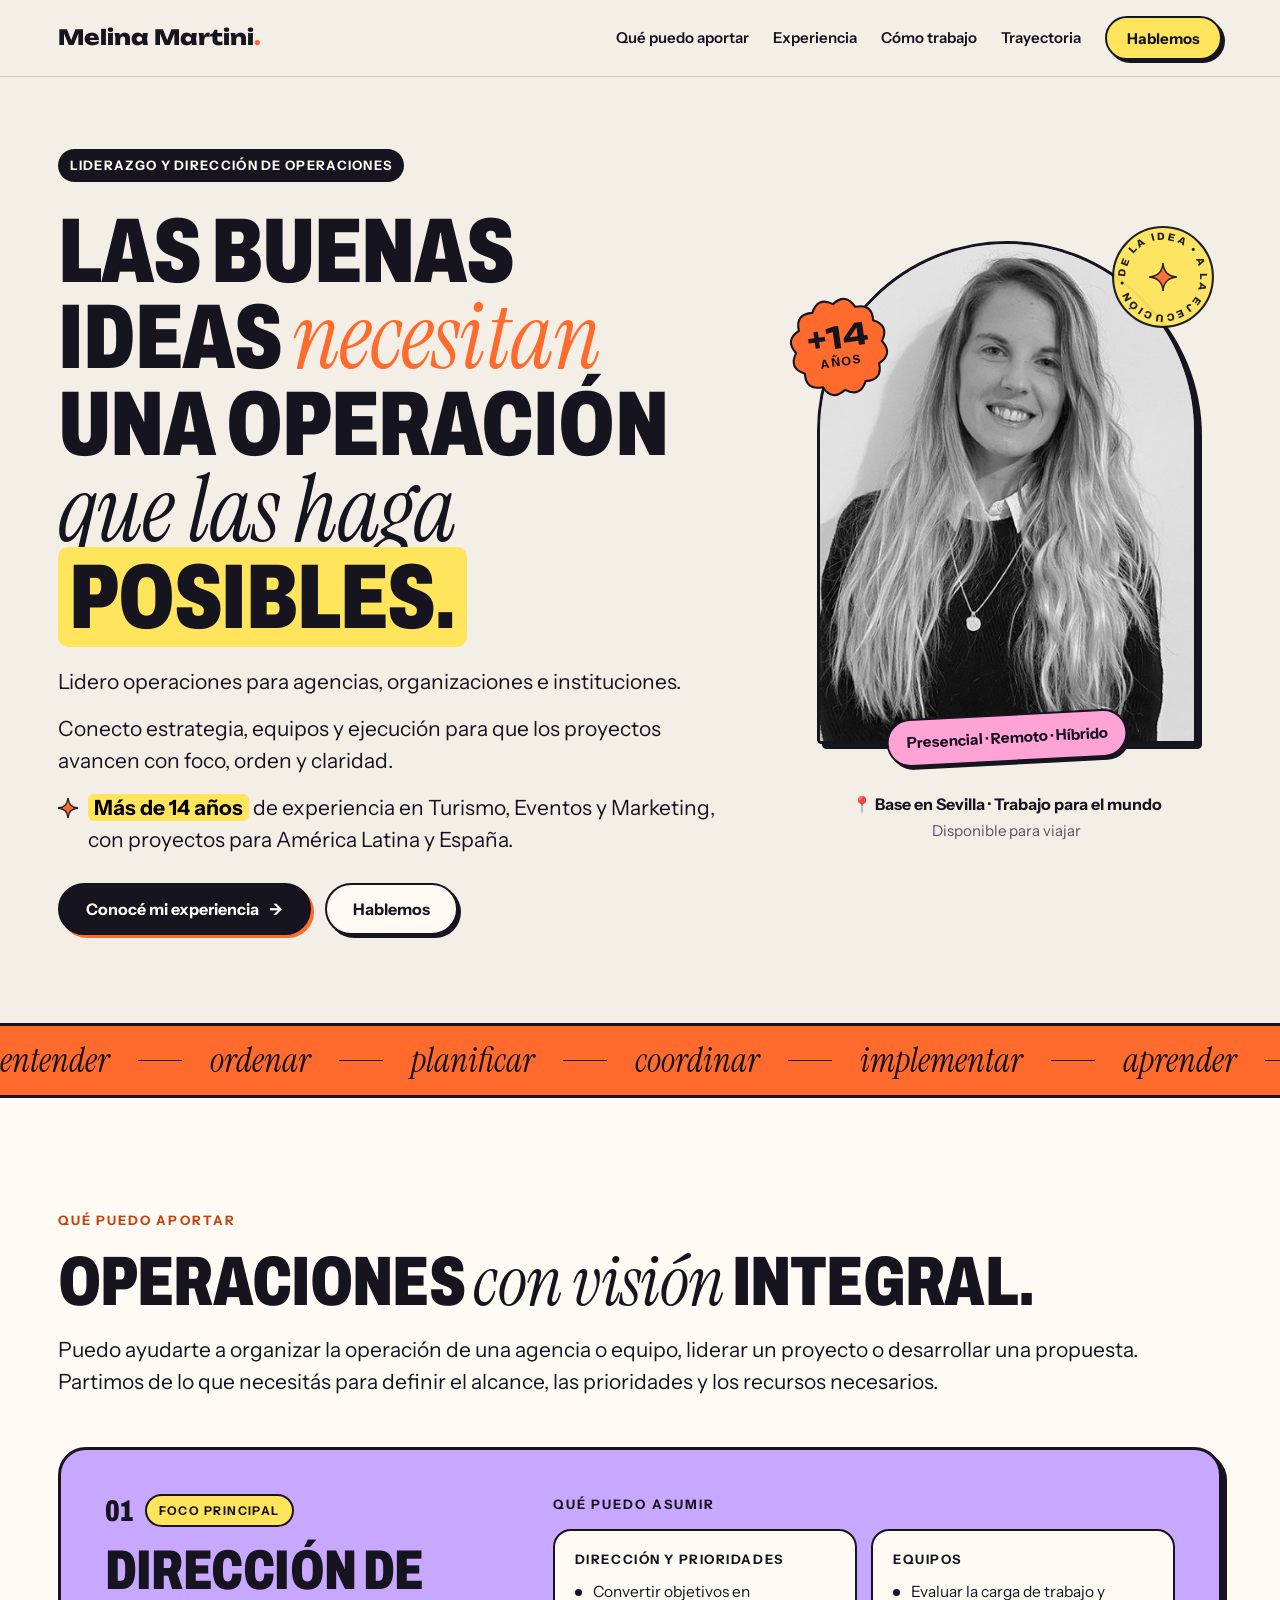
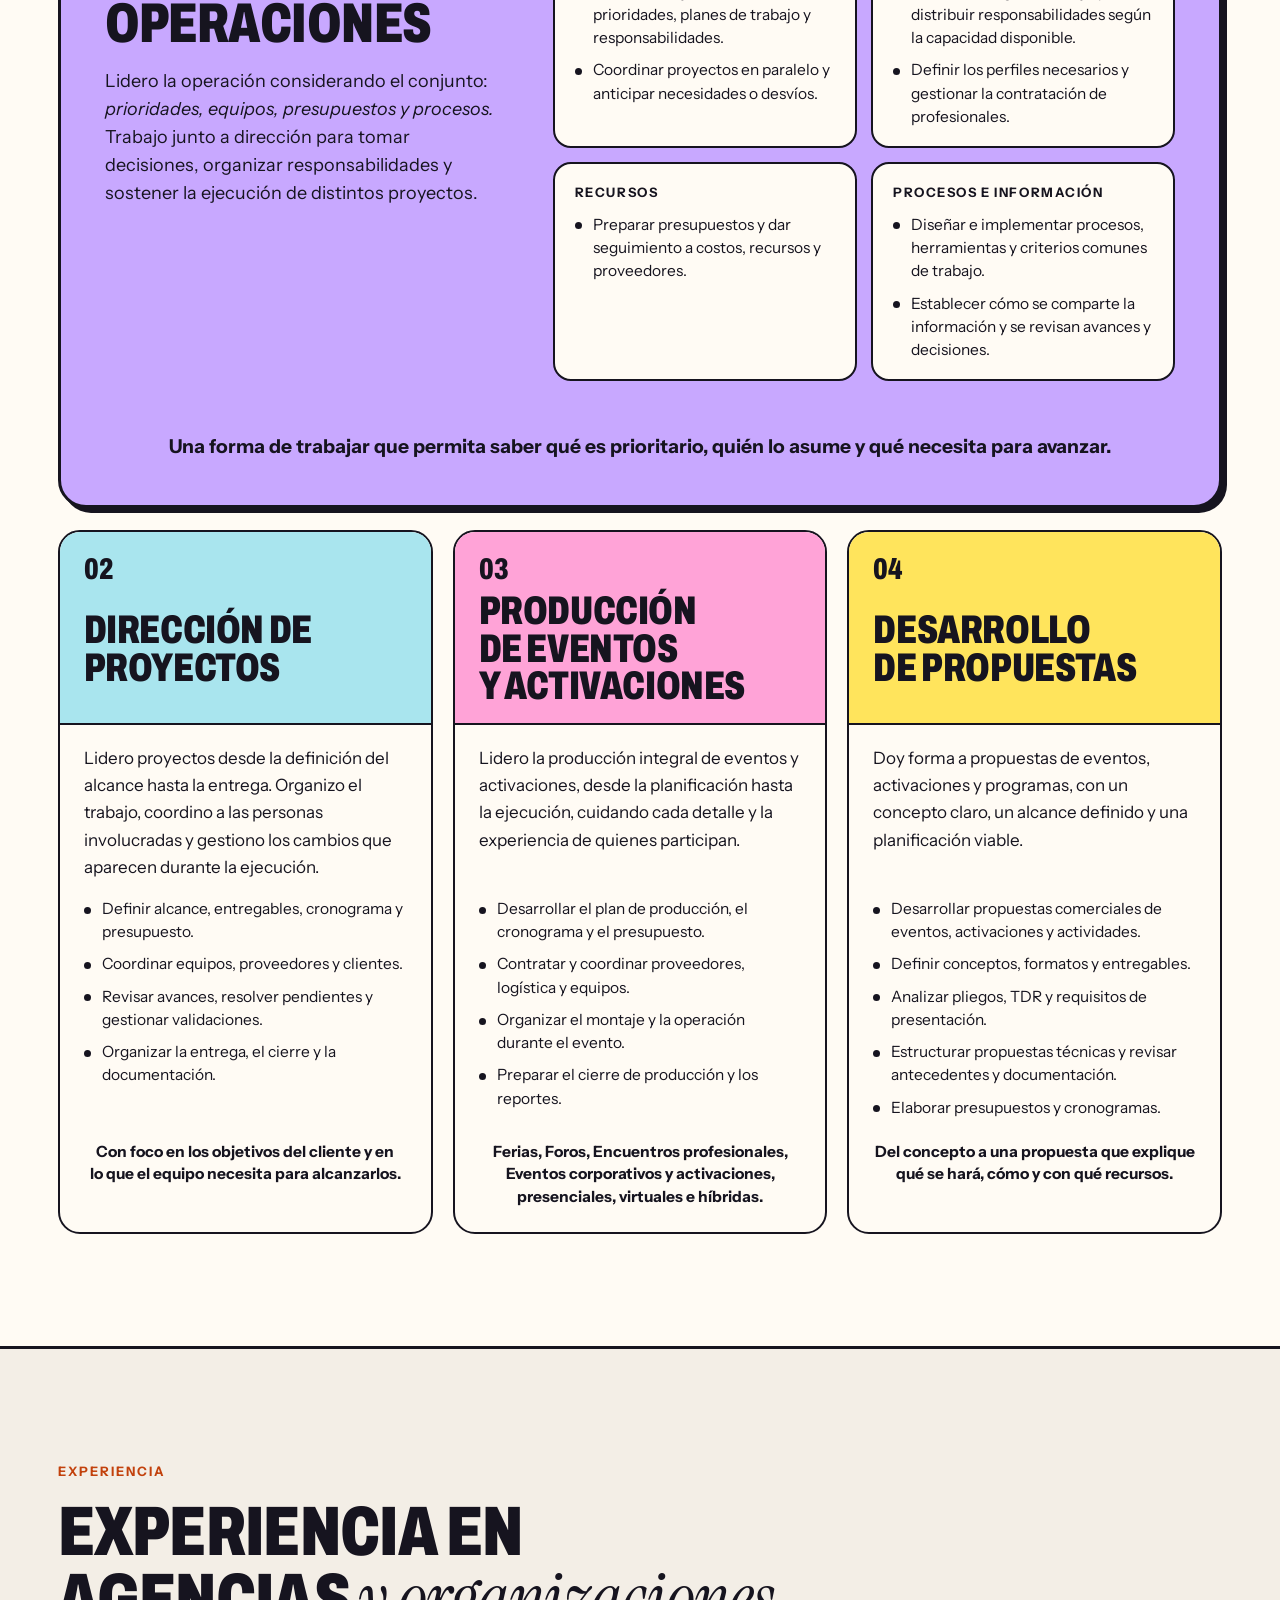
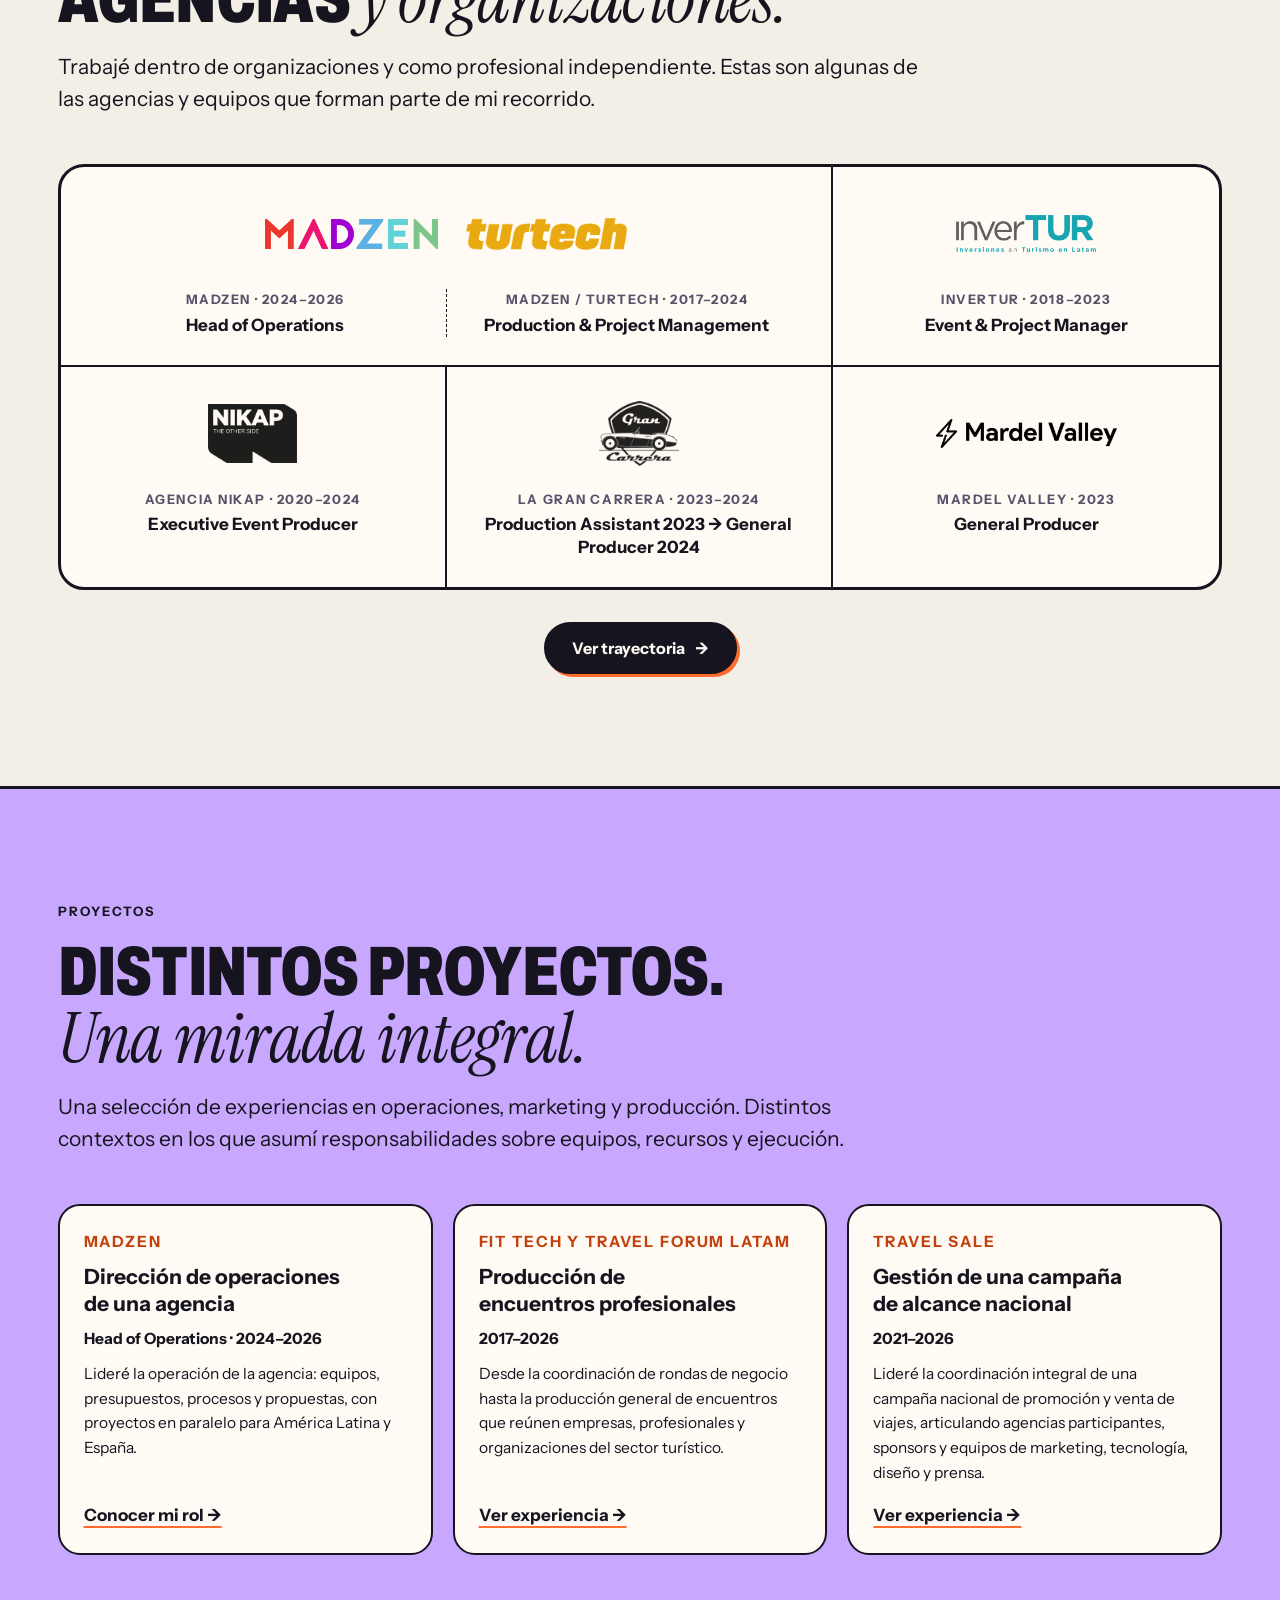
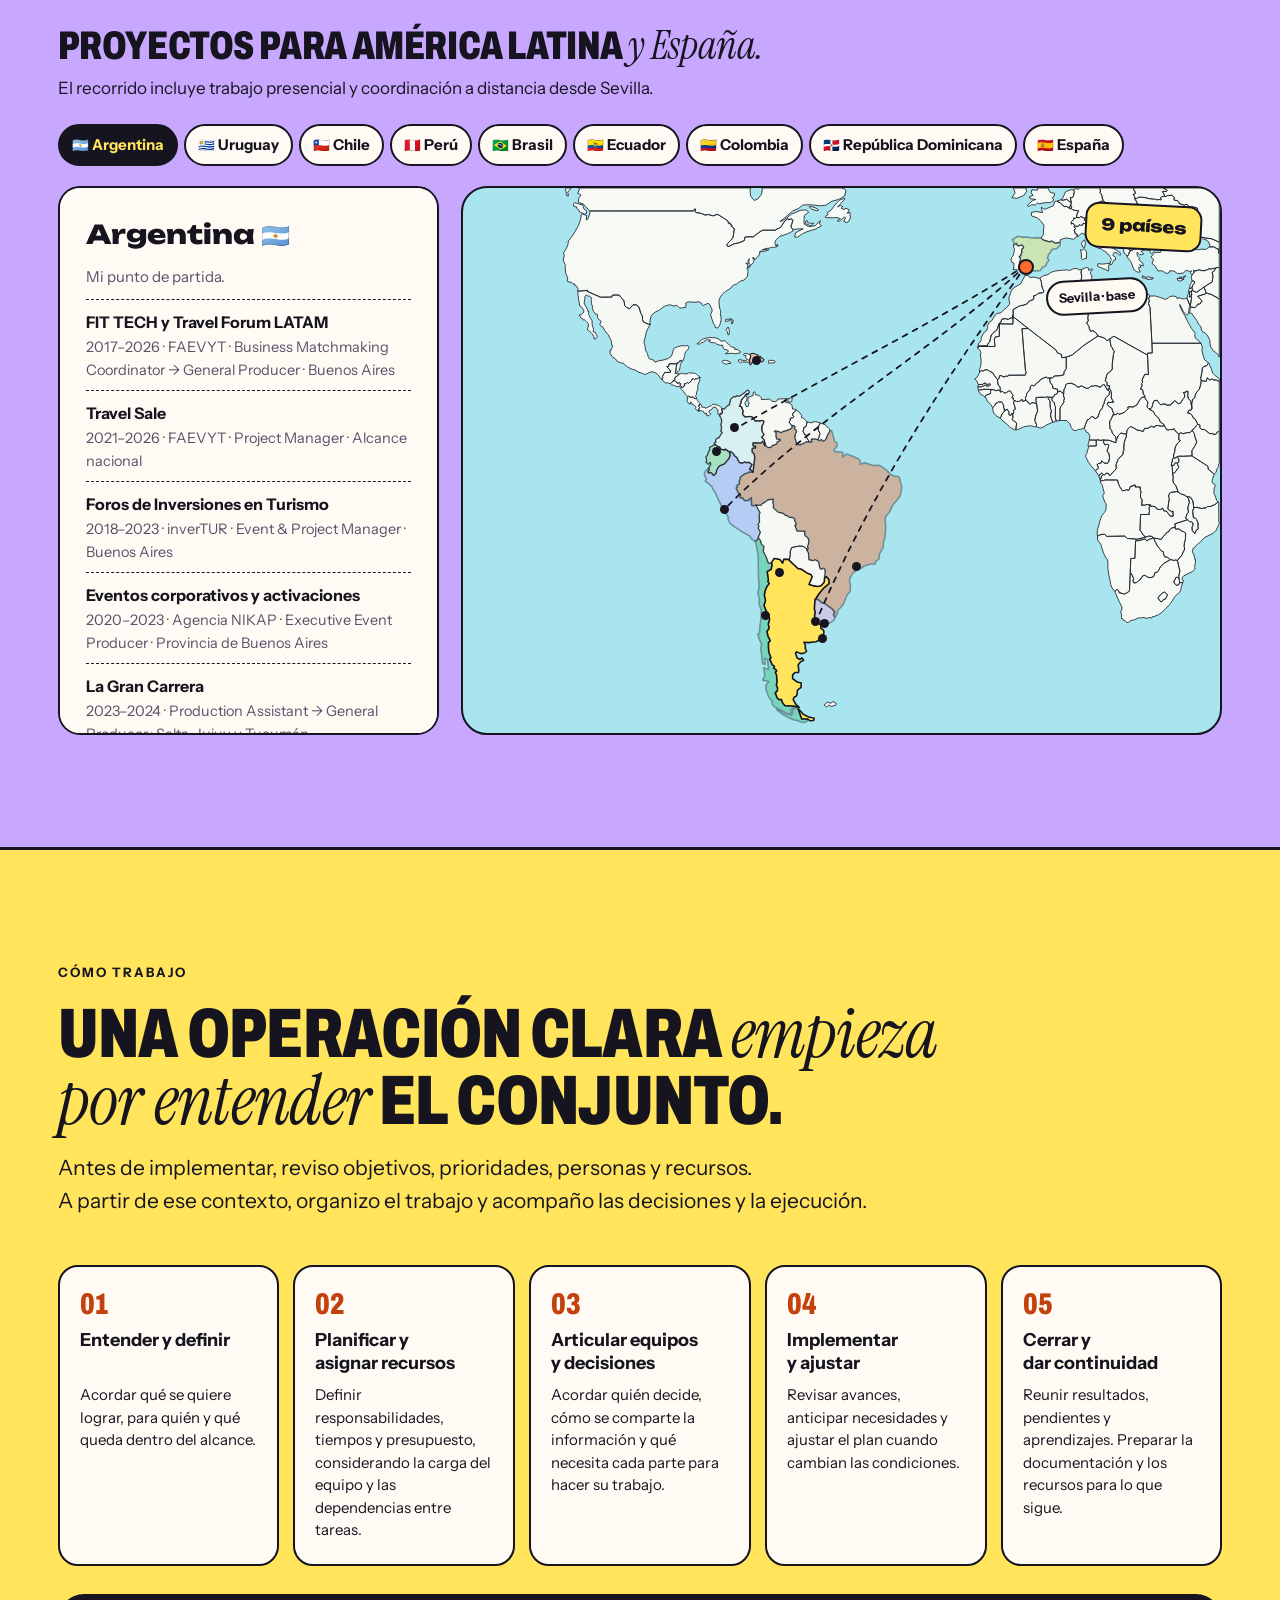
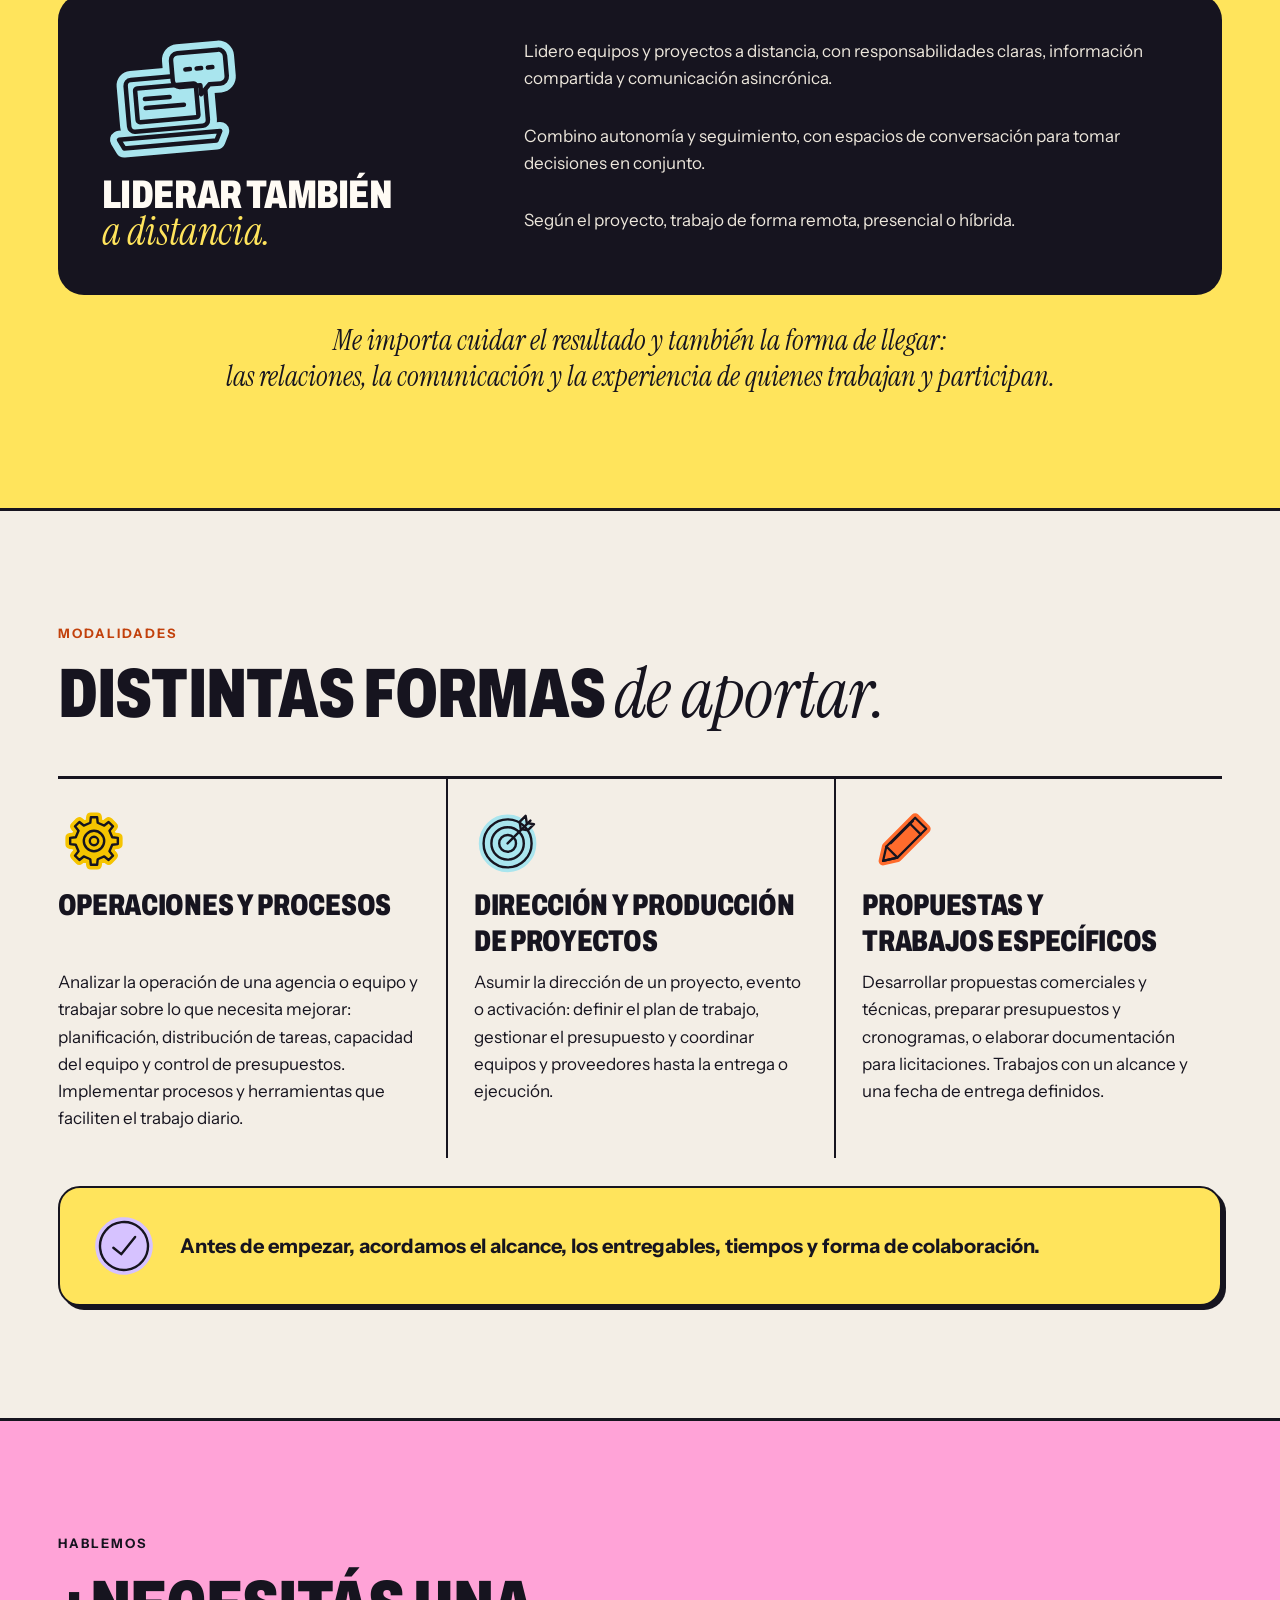
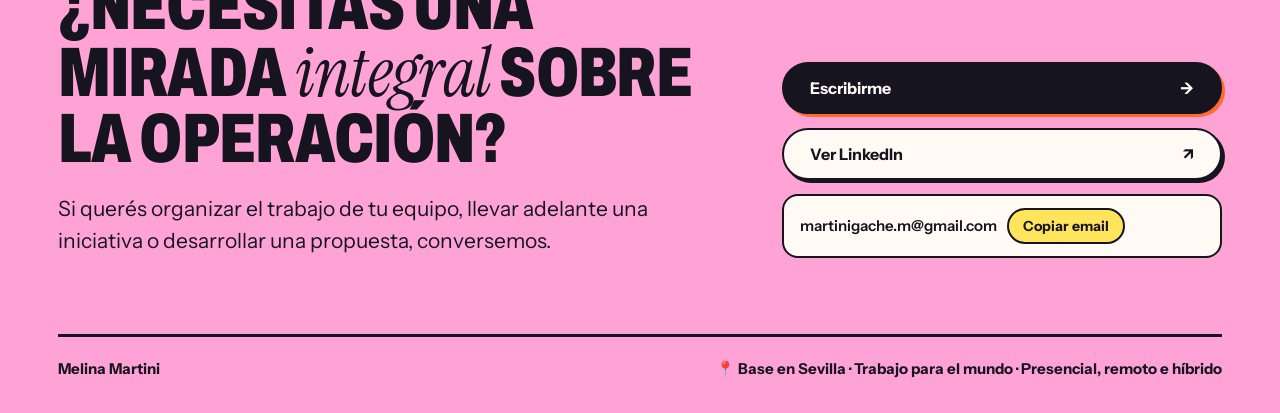
==== index.html @ 61a935c0 "Add files via upload" ====
<!doctype html>
<html lang="es">
<head>
<meta charset="utf-8">
<meta name="viewport" content="width=device-width, initial-scale=1, viewport-fit=cover">
<title>Melina Martini | Dirección de operaciones y proyectos</title>
<meta name="description" content="Liderazgo y dirección de operaciones para agencias, organizaciones e instituciones. Equipos, procesos, presupuestos y proyectos. Base en Sevilla, trabajo internacional.">
<meta property="og:title" content="Melina Martini | Dirección de operaciones y proyectos">
<meta property="og:description" content="Liderazgo y dirección de operaciones para agencias, organizaciones e instituciones. Equipos, procesos, presupuestos y proyectos. Base en Sevilla, trabajo internacional.">
<link rel="preconnect" href="https://fonts.googleapis.com"><link rel="preconnect" href="https://fonts.gstatic.com" crossorigin><link rel="stylesheet" href="https://fonts.googleapis.com/css2?family=Archivo:wdth,wght@62..125,400..900&amp;family=Instrument+Sans:ital,wght@0,400;0,500;0,600;0,700;1,400;1,500&amp;family=Instrument+Serif:ital@1&amp;family=Unbounded:wght@800&amp;display=swap"><link rel="stylesheet" href="https://fonts.googleapis.com/css2?family=Noto+Color+Emoji&amp;display=swap&amp;text=%F0%9F%87%A6%F0%9F%87%B7%F0%9F%87%BA%F0%9F%87%BE%F0%9F%87%A8%F0%9F%87%B1%F0%9F%87%B5%F0%9F%87%AA%F0%9F%87%A7%F0%9F%87%B7%F0%9F%87%AA%F0%9F%87%A8%F0%9F%87%A8%F0%9F%87%B4%F0%9F%87%A9%F0%9F%87%B4%F0%9F%87%AA%F0%9F%87%B8"><link rel="stylesheet" href="style.css">
</head>
<body>
<a class="skip" href="#contenido">Saltar al contenido</a>
<header class="site-header">
<div class="wrap">
<a class="logo" href="#inicio">Melina Martini<span>.</span></a>
<button class="menu-btn" type="button" aria-expanded="false" aria-controls="nav">Menú</button>
<nav id="nav" class="nav" aria-label="Principal" data-open="false">
<a href="#aportar">Qué puedo aportar</a>
<a href="#experiencia">Experiencia</a>
<a href="#como-trabajo">Cómo trabajo</a>
<a href="trayectoria.html">Trayectoria</a>
<a class="btn" href="#contacto">Hablemos</a>
</nav>
</div>
</header>
<main id="contenido">
<section class="hero" id="inicio">
<div class="wrap">
<div class="hero-copy">
<p class="hero-id"><span class="role">Liderazgo y dirección de operaciones</span></p>
<h1 class="h h1">Las buenas ideas <span class="it accent">necesitan</span> una operación <span class="it">que las haga</span> <mark>posibles.</mark></h1>
<div class="hero-text">
<p class="lead">Lidero operaciones para agencias, organizaciones e instituciones.</p>
<p class="lead">Conecto estrategia, equipos y ejecución para que los proyectos avancen con foco, orden y claridad.</p>
<p class="lead hero-exp"><svg width="20" height="20" viewBox="0 0 24 24" aria-hidden="true" style="flex-shrink:0;transform:translateY(3px)"><path d="M12 0 C13 8 16 11 24 12 C16 13 13 16 12 24 C11 16 8 13 0 12 C8 11 11 8 12 0Z" fill="#FF6B2C" stroke="#16141F" stroke-width="1.5"/></svg><span><mark>Más de 14 años</mark> de experiencia en Turismo, Eventos y Marketing, con proyectos para América Latina y España.</span></p>
</div>
<div class="hero-actions">
<a class="btn btn--dark" href="#experiencia">Conocé mi experiencia <span aria-hidden="true">→</span></a>
<a class="btn" href="#contacto">Hablemos</a>
</div>
</div>
<div class="portrait">
<div class="portrait-frame">
<div class="portrait-arch"><img src="img/melina-martini.jpg" alt="Retrato de Melina Martini" width="588" height="588"></div>
<div class="sticker-years" aria-label="Más de 14 años de experiencia"><svg viewBox="-6 -6 212 212" aria-hidden="true"><path d="M182 100Q200.5 126.9 171 141Q173.5 173.5 141 171Q126.9 200.5 100 182Q73.1 200.5 59 171Q26.5 173.5 29 141Q-.5 126.9 18 100Q-.5 73.1 29 59Q26.5 26.5 59 29Q73.1-.5 100 18Q126.9-.5 141 29Q173.5 26.5 171 59Q200.5 73.1 182 100Z" fill="#FF6B2C" stroke="#16141F" stroke-width="4"/></svg><span><b>+14</b><small>años</small></span></div>
<div class="seal" aria-hidden="true"><svg viewBox="0 0 150 150" aria-hidden="true"><defs><path id="circ" d="M75,75 m-54,0 a54,54 0 1,1 108,0 a54,54 0 1,1 -108,0"/></defs><circle cx="75" cy="75" r="72" fill="#FFE45C" stroke="#16141F" stroke-width="3"/><text font-family="Archivo, sans-serif" font-size="15" font-weight="800" letter-spacing="1.5" fill="#16141F"><textPath href="#circ" textLength="336">DE LA IDEA • A LA EJECUCIÓN •</textPath></text><path d="M75 55C76 68 82 74 95 75C82 76 76 82 75 95C74 82 68 76 55 75C68 74 74 68 75 55Z" fill="#FF6B2C" stroke="#16141F" stroke-width="2"/></svg></div>
<p class="mode-pill">Presencial · Remoto · Híbrido</p>
</div>
<p class="location"><strong>📍 Base en Sevilla · Trabajo para el mundo</strong><span>Disponible para viajar</span></p>
</div>
</div>
</section>
<div class="band" aria-hidden="true"><div class="band-track"><span>entender</span><i></i><span>ordenar</span><i></i><span>planificar</span><i></i><span>coordinar</span><i></i><span>implementar</span><i></i><span>aprender</span><i></i><span>entender</span><i></i><span>ordenar</span><i></i><span>planificar</span><i></i><span>coordinar</span><i></i><span>implementar</span><i></i><span>aprender</span><i></i><span>entender</span><i></i><span>ordenar</span><i></i><span>planificar</span><i></i><span>coordinar</span><i></i><span>implementar</span><i></i><span>aprender</span><i></i><span>entender</span><i></i><span>ordenar</span><i></i><span>planificar</span><i></i><span>coordinar</span><i></i><span>implementar</span><i></i><span>aprender</span><i></i></div></div>
<section class="aportar" id="aportar" lang="es" aria-labelledby="aportar-t">
<div class="wrap">
<div class="section-head">
<p class="eyebrow">Qué puedo aportar</p>
<h2 class="h h2" id="aportar-t">Operaciones <span class="it">con visión</span> integral.</h2>
<p class="lead">Puedo ayudarte a organizar la operación de una agencia o equipo, liderar un proyecto o desarrollar una propuesta.<br class="br-desk"> Partimos de lo que necesitás para definir el alcance, las prioridades y los recursos necesarios.</p>
</div>
<article class="axis-main">
<div class="axis-intro">
<div style="display:flex;align-items:center;gap:12px;flex-wrap:wrap"><span class="axis-num">01</span><span class="axis-tag">Foco principal</span></div>
<h3 class="h" style="font-size:clamp(36px,4.6vw,56px)">Dirección de operaciones</h3>
<p class="lead" style="font-size:18px">Lidero la operación considerando el conjunto: <em>prioridades, equipos, presupuestos y procesos.</em> Trabajo junto a dirección para tomar decisiones, organizar responsabilidades y sostener la ejecución de distintos proyectos.</p>
</div>
<div style="display:grid;gap:14px;min-width:0">
<p class="eyebrow" style="color:var(--ink)">Qué puedo asumir</p>
<div class="axis-groups"><div class="axis-group"><h4>Dirección y prioridades</h4><ul class="bullets"><li>Convertir objetivos en prioridades, planes de trabajo y responsabilidades.</li><li>Coordinar proyectos en paralelo y anticipar necesidades o desvíos.</li></ul></div><div class="axis-group"><h4>Equipos</h4><ul class="bullets"><li>Evaluar la carga de trabajo y distribuir responsabilidades según la capacidad disponible.</li><li>Definir los perfiles necesarios y gestionar la contratación de profesionales.</li></ul></div><div class="axis-group"><h4>Recursos</h4><ul class="bullets"><li>Preparar presupuestos y dar seguimiento a costos, recursos y proveedores.</li></ul></div><div class="axis-group"><h4>Procesos e información</h4><ul class="bullets"><li>Diseñar e implementar procesos, herramientas y criterios comunes de trabajo.</li><li>Establecer cómo se comparte la información y se revisan avances y decisiones.</li></ul></div></div>
</div>
<p class="axis-close">Una forma de trabajar que permita saber qué es prioritario, quién lo asume y qué necesita para avanzar.</p>
</article>
<div class="axes"><article class="axis axis--sky">
<div class="axis-top"><span class="axis-num">02</span><h3 class="h h3">Dirección de proyectos</h3></div>
<p class="axis-desc">Lidero proyectos desde la definición del alcance hasta la entrega. Organizo el trabajo, coordino a las personas involucradas y gestiono los cambios que aparecen durante la ejecución.</p>
<div class="axis-list"><ul class="bullets"><li>Definir alcance, entregables, cronograma y presupuesto.</li><li>Coordinar equipos, proveedores y clientes.</li><li>Revisar avances, resolver pendientes y gestionar validaciones.</li><li>Organizar la entrega, el cierre y la documentación.</li></ul></div>
<p class="close">Con foco en los objetivos del cliente y en lo que el equipo necesita para alcanzarlos.</p>
</article><article class="axis axis--pink">
<div class="axis-top"><span class="axis-num">03</span><h3 class="h h3">Producción de eventos y activaciones</h3></div>
<p class="axis-desc">Lidero la producción integral de eventos y activaciones, desde la planificación hasta la ejecución, cuidando cada detalle y la experiencia de quienes participan.</p>
<div class="axis-list"><ul class="bullets"><li>Desarrollar el plan de producción, el cronograma y el presupuesto.</li><li>Contratar y coordinar proveedores, logística y equipos.</li><li>Organizar el montaje y la operación durante el evento.</li><li>Preparar el cierre de producción y los reportes.</li></ul></div>
<p class="close">Ferias, Foros, Encuentros profesionales, Eventos corporativos y activaciones, presenciales, virtuales e híbridas.</p>
</article><article class="axis axis--yellow">
<div class="axis-top"><span class="axis-num">04</span><h3 class="h h3">Desarrollo de propuestas</h3></div>
<p class="axis-desc">Doy forma a propuestas de eventos, activaciones y programas, con un concepto claro, un alcance definido y una planificación viable.</p>
<div class="axis-list"><ul class="bullets"><li>Desarrollar propuestas comerciales de eventos, activaciones y actividades.</li><li>Definir conceptos, formatos y entregables.</li><li>Analizar pliegos, TDR y requisitos de presentación.</li><li>Estructurar propuestas técnicas y revisar antecedentes y documentación.</li><li>Elaborar presupuestos y cronogramas.</li></ul></div>
<p class="close">Del concepto a una propuesta que explique qué se hará, cómo y con qué recursos.</p>
</article></div>
</div>
</section>
<section id="experiencia" aria-labelledby="exp-t">
<div class="wrap">
<div class="section-head">
<p class="eyebrow">Experiencia</p>
<h2 class="h h2" id="exp-t">Experiencia en agencias <span class="it">y organizaciones.</span></h2>
<p class="lead">Trabajé dentro de organizaciones y como profesional independiente. Estas son algunas de las agencias y equipos que forman parte de mi recorrido.</p>
</div>
<div class="org-wall"><div class="org org--wide"><div class="org-logos"><img src="img/logos/madzen-color.png" alt="MADZEN" width="173" height="30"><img src="img/logos/turtech-color.png" alt="TurTech" width="161" height="32"></div><div class="org-duo">
<div class="org-meta"><span class="org-name">MADZEN · 2024–2026</span><span class="org-role">Head of Operations</span></div>
<div class="org-meta"><span class="org-name">MADZEN / TurTech · 2017–2024</span><span class="org-role">Production &amp; Project Management</span></div>
</div></div><div class="org"><div class="org-logos"><img src="img/logos/invertur-color.png" alt="inverTUR" width="140" height="37"></div><div class="org-meta"><span class="org-name">inverTUR · 2018–2023</span><span class="org-role">Event &amp; Project Manager</span></div></div><div class="org"><div class="org-logos"><img src="img/logos/nikap-color.png" alt="Agencia NIKAP" width="89" height="59"></div><div class="org-meta"><span class="org-name">Agencia NIKAP · 2020–2024</span><span class="org-role">Executive Event Producer</span></div></div><div class="org"><div class="org-logos"><img src="img/logos/grancarrera-color.png" alt="La Gran Carrera" width="80" height="65"></div><div class="org-meta"><span class="org-name">La Gran Carrera · 2023–2024</span><span class="org-role">Production Assistant 2023 → General Producer 2024</span></div></div><div class="org"><div class="org-logos"><img src="img/logos/mardel-color.png" alt="Mardel Valley" width="181" height="29"></div><div class="org-meta"><span class="org-name">Mardel Valley · 2023</span><span class="org-role">General Producer</span></div></div></div>
<div class="org-actions"><a class="btn btn--dark" href="trayectoria.html">Ver trayectoria <span aria-hidden="true">→</span></a></div>
</div>
</section>
<section class="proyectos" id="proyectos" aria-labelledby="proy-t">
<div class="wrap">
<div class="section-head">
<p class="eyebrow" style="color:var(--ink)">Proyectos</p>
<h2 class="h h2" id="proy-t">Distintos proyectos. <span class="it">Una mirada integral.</span></h2>
<p class="lead">Una selección de experiencias en operaciones, marketing y producción. Distintos contextos en los que asumí responsabilidades sobre equipos, recursos y ejecución.</p>
</div>
<div class="highlights"><article class="hl"><p class="hl-org">MADZEN</p><h3>Dirección de operaciones de una agencia</h3><p class="hl-meta">Head of Operations · 2024–2026</p><p>Lideré la operación de la agencia: equipos, presupuestos, procesos y propuestas, con proyectos en paralelo para América Latina y España.</p><a class="link-arrow" href="trayectoria.html#madzen">Conocer mi rol →</a></article><article class="hl"><p class="hl-org">FIT TECH y Travel Forum LATAM</p><h3>Producción de encuentros profesionales</h3><p class="hl-meta">2017–2026</p><p>Desde la coordinación de rondas de negocio hasta la producción general de encuentros que reúnen empresas, profesionales y organizaciones del sector turístico.</p><a class="link-arrow" href="trayectoria.html#madzen-turtech">Ver experiencia →</a></article><article class="hl"><p class="hl-org">Travel Sale</p><h3>Gestión de una campaña de alcance nacional</h3><p class="hl-meta">2021–2026</p><p>Lideré la coordinación integral de una campaña nacional de promoción y venta de viajes, articulando agencias participantes, sponsors y equipos de marketing, tecnología, diseño y prensa.</p><a class="link-arrow" href="trayectoria.html#madzen-turtech">Ver experiencia →</a></article></div>
<div class="map-head">
<h3 class="h h3">Proyectos para América Latina <span class="it">y España.</span></h3>
<p>El recorrido incluye trabajo presencial y coordinación a distancia desde Sevilla.</p>
</div>
<div class="chips" role="group" aria-label="Elegí un país"><button class="chip" type="button" data-country="AR" aria-pressed="true" aria-controls="ficha-AR"><span class="flag" aria-hidden="true">🇦🇷</span> Argentina</button><button class="chip" type="button" data-country="UY" aria-pressed="false" aria-controls="ficha-UY"><span class="flag" aria-hidden="true">🇺🇾</span> Uruguay</button><button class="chip" type="button" data-country="CL" aria-pressed="false" aria-controls="ficha-CL"><span class="flag" aria-hidden="true">🇨🇱</span> Chile</button><button class="chip" type="button" data-country="PE" aria-pressed="false" aria-controls="ficha-PE"><span class="flag" aria-hidden="true">🇵🇪</span> Perú</button><button class="chip" type="button" data-country="BR" aria-pressed="false" aria-controls="ficha-BR"><span class="flag" aria-hidden="true">🇧🇷</span> Brasil</button><button class="chip" type="button" data-country="EC" aria-pressed="false" aria-controls="ficha-EC"><span class="flag" aria-hidden="true">🇪🇨</span> Ecuador</button><button class="chip" type="button" data-country="CO" aria-pressed="false" aria-controls="ficha-CO"><span class="flag" aria-hidden="true">🇨🇴</span> Colombia</button><button class="chip" type="button" data-country="DO" aria-pressed="false" aria-controls="ficha-DO"><span class="flag" aria-hidden="true">🇩🇴</span> República Dominicana</button><button class="chip" type="button" data-country="ES" aria-pressed="false" aria-controls="ficha-ES"><span class="flag" aria-hidden="true">🇪🇸</span> España</button></div>
<div class="map-grid">
<div class="ficha-col"><div class="ficha" id="ficha-AR" role="region" aria-label="Proyectos en Argentina"><h3>Argentina <span class="flag" aria-hidden="true">🇦🇷</span></h3><p class="note">Mi punto de partida.</p><div class="proj"><b>FIT TECH y Travel Forum LATAM</b><span>2017–2026 · FAEVYT · Business Matchmaking Coordinator → General Producer · Buenos Aires</span></div><div class="proj"><b>Travel Sale</b><span>2021–2026 · FAEVYT · Project Manager · Alcance nacional</span></div><div class="proj"><b>Foros de Inversiones en Turismo</b><span>2018–2023 · inverTUR · Event &amp; Project Manager · Buenos Aires</span></div><div class="proj"><b>Eventos corporativos y activaciones</b><span>2020–2023 · Agencia NIKAP · Executive Event Producer · Provincia de Buenos Aires</span></div><div class="proj"><b>La Gran Carrera</b><span>2023–2024 · Production Assistant → General Producer · Salta, Jujuy y Tucumán</span></div><div class="proj"><b>Mardel Valley Vol. 7</b><span>2023 · Mardel Valley · General Producer · Mar del Plata</span></div></div><div class="ficha" id="ficha-UY" role="region" aria-label="Proyectos en Uruguay" hidden><h3>Uruguay <span class="flag" aria-hidden="true">🇺🇾</span></h3><div class="proj"><b>Turismo 360 · Feria de Destinos Turísticos Inteligentes</b><span>2024–2026 · Intendencia de Montevideo · Project Manager &amp; Event Producer · Tres ediciones · Montevideo</span></div></div><div class="ficha" id="ficha-CL" role="region" aria-label="Proyectos en Chile" hidden><h3>Chile <span class="flag" aria-hidden="true">🇨🇱</span></h3><div class="proj"><b>Travel Forum LATAM Chile · Feria VYVA</b><span>2025–2026 · General Coordinator</span></div><div class="proj"><b>Foro de Inversiones en Turismo, edición Chile</b><span>2021 · inverTUR · Event &amp; Project Manager</span></div><div class="proj"><b>Sesiones de Negocios</b><span>2021 · inverTUR · Event &amp; Project Manager</span></div></div><div class="ficha" id="ficha-PE" role="region" aria-label="Proyectos en Perú" hidden><h3>Perú <span class="flag" aria-hidden="true">🇵🇪</span></h3><div class="proj"><b>Foro de Inversiones en Turismo de Perú</b><span>2022 · inverTUR y PROMPERÚ · Event &amp; Project Manager · Formato virtual</span></div></div><div class="ficha" id="ficha-BR" role="region" aria-label="Proyectos en Brasil" hidden><h3>Brasil <span class="flag" aria-hidden="true">🇧🇷</span></h3><div class="proj"><b>Sesiones de Negocios</b><span>2022 · inverTUR · Event &amp; Project Manager</span></div></div><div class="ficha" id="ficha-EC" role="region" aria-label="Proyectos en Ecuador" hidden><h3>Ecuador <span class="flag" aria-hidden="true">🇪🇨</span></h3><div class="proj"><b>Sesiones de Negocios</b><span>2021 · inverTUR · Event &amp; Project Manager</span></div></div><div class="ficha" id="ficha-CO" role="region" aria-label="Proyectos en Colombia" hidden><h3>Colombia <span class="flag" aria-hidden="true">🇨🇴</span></h3><div class="proj"><b>Feria ANATO · Activación de la Provincia de Córdoba (Argentina)</b><span>2025 · MADZEN · General Coordinator · Bogotá</span></div></div><div class="ficha" id="ficha-DO" role="region" aria-label="Proyectos en República Dominicana" hidden><h3>República Dominicana <span class="flag" aria-hidden="true">🇩🇴</span></h3><div class="proj"><b>Wyndham Beyond</b><span>2024 · MADZEN · Production Support</span></div></div><div class="ficha" id="ficha-ES" role="region" aria-label="Proyectos en España" hidden><h3>España <span class="flag" aria-hidden="true">🇪🇸</span></h3><div class="proj"><b>Meetup TurTech y FITUR 2026</b><span>2026 · TurTech · Producer · Madrid</span></div><div class="proj"><b>A1 Padel Clinics</b><span>2025 · Web Development &amp; Digital Marketing · Sevilla</span></div><div class="proj"><b>AMTRAP</b><span>2024 · Business Development · Barcelona</span></div><div class="proj"><b>Block Travel</b><span>2024 · MADZEN · Consulting · Barcelona</span></div></div></div>
<div class="map" aria-hidden="true">
<img src="img/map/base.svg" alt="">
<img class="layer on" data-layer="AR" src="img/map/AR.svg" alt=""><img class="layer" data-layer="UY" src="img/map/UY.svg" alt=""><img class="layer" data-layer="CL" src="img/map/CL.svg" alt=""><img class="layer" data-layer="PE" src="img/map/PE.svg" alt=""><img class="layer" data-layer="BR" src="img/map/BR.svg" alt=""><img class="layer" data-layer="EC" src="img/map/EC.svg" alt=""><img class="layer" data-layer="CO" src="img/map/CO.svg" alt=""><img class="layer" data-layer="DO" src="img/map/DO.svg" alt=""><img class="layer" data-layer="ES" src="img/map/ES.svg" alt="">
<svg viewBox="0 0 860 620" preserveAspectRatio="none"><g fill="none" stroke="#16141F" stroke-width="2" stroke-dasharray="6 7" stroke-linecap="round"><path d="M639 88 C 560 200, 470 330, 402 490"/><path d="M639 88 C 540 180, 400 260, 298 364"/><path d="M639 88 C 540 150, 420 210, 312 272"/></g></svg>
<span class="pin" style="left:46.51%;top:79.52%"></span><span class="pin" style="left:47.79%;top:79.84%"></span><span class="pin" style="left:40.00%;top:78.39%"></span><span class="pin" style="left:34.53%;top:59.03%"></span><span class="pin" style="left:51.98%;top:69.52%"></span><span class="pin" style="left:47.44%;top:82.58%"></span><span class="pin" style="left:41.86%;top:70.65%"></span><span class="pin" style="left:35.93%;top:44.03%"></span><span class="pin" style="left:33.49%;top:48.39%"></span><span class="pin" style="left:38.84%;top:31.61%"></span>
<span class="home" style="left:74.30%;top:14.52%"></span>
<span class="home-label" style="left:76.98%;top:16.77%">Sevilla · base</span>
<span class="count">9 países</span>
</div>
</div>
</div>
</section>
<section class="como" id="como-trabajo" aria-labelledby="como-t">
<div class="wrap">
<div class="section-head">
<p class="eyebrow" style="color:var(--ink)">Cómo trabajo</p>
<h2 class="h h2" id="como-t">Una operación clara <span class="it">empieza por entender</span> el conjunto.</h2>
<p class="lead">Antes de implementar, reviso objetivos, prioridades, personas y recursos.<br class="br-desk"> A partir de ese contexto, organizo el trabajo y acompaño las decisiones y la ejecución.</p>
</div>
<ol class="steps" style="margin:0;padding:0;list-style:none"><li class="step"><span class="step-n">01</span><h3>Entender y definir</h3><p>Acordar qué se quiere lograr, para quién y qué queda dentro del alcance.</p></li><li class="step"><span class="step-n">02</span><h3>Planificar y asignar recursos</h3><p>Definir responsabilidades, tiempos y presupuesto, considerando la carga del equipo y las dependencias entre tareas.</p></li><li class="step"><span class="step-n">03</span><h3>Articular equipos y decisiones</h3><p>Acordar quién decide, cómo se comparte la información y qué necesita cada parte para hacer su trabajo.</p></li><li class="step"><span class="step-n">04</span><h3>Implementar y ajustar</h3><p>Revisar avances, anticipar necesidades y ajustar el plan cuando cambian las condiciones.</p></li><li class="step"><span class="step-n">05</span><h3>Cerrar y dar continuidad</h3><p>Reunir resultados, pendientes y aprendizajes. Preparar la documentación y los recursos para lo que sigue.</p></li></ol>
<div class="remote">
<div class="remote-head"><div class="remote-sticker"><svg viewBox="0 0 124 106" aria-hidden="true"><g fill="#A9E5EE" stroke="#A9E5EE" stroke-width="16" stroke-linejoin="round" stroke-linecap="round"><rect x="22" y="34" width="70" height="46" rx="5"/><path d="M12 86h90l-4 8H16z"/><path d="M70 14h36a6 6 0 0 1 6 6v18a6 6 0 0 1-6 6H96l-8 8v-8H70a6 6 0 0 1-6-6V20a6 6 0 0 1 6-6z"/></g><g fill="#A9E5EE" stroke="#16141F" stroke-width="4" stroke-linejoin="round" stroke-linecap="round"><rect x="22" y="34" width="70" height="46" rx="5"/><path d="M12 86h90l-4 8H16z"/><path d="M70 14h36a6 6 0 0 1 6 6v18a6 6 0 0 1-6 6H96l-8 8v-8H70a6 6 0 0 1-6-6V20a6 6 0 0 1 6-6z"/></g><g fill="none" stroke="#16141F" stroke-width="4" stroke-linejoin="round" stroke-linecap="round"><rect x="30" y="42" width="54" height="30" rx="2"/><path d="M38 52h22M38 60h34"/><path d="M76 29h4M86 29h4M96 29h4"/></g></svg></div><h3 class="h h3">Liderar también <span class="it">a distancia.</span></h3></div>
<div class="remote-text">
<p>Lidero equipos y proyectos a distancia, con responsabilidades claras, información compartida y comunicación asincrónica.</p>
<p>Combino autonomía y seguimiento, con espacios de conversación para tomar decisiones en conjunto.</p>
<p>Según el proyecto, trabajo de forma remota, presencial o híbrida.</p>
</div>
</div>
<p class="como-close">Me importa cuidar el resultado y también la forma de llegar:<br class="br-desk"> las relaciones, la comunicación y la experiencia de quienes trabajan y participan.</p>
</div>
</section>
<section id="modalidades" aria-labelledby="mod-t">
<div class="wrap">
<div class="section-head">
<p class="eyebrow">Modalidades</p>
<h2 class="h h2" id="mod-t">Distintas formas <span class="it">de aportar.</span></h2>
</div>
<div class="modes"><div class="mode"><span class="mode-icon"><svg viewBox="0 0 120 120" aria-hidden="true"><g fill="#F5C400" stroke="#F5C400" stroke-width="16" stroke-linejoin="round" stroke-linecap="round"><path d="M90.4 53.8 L99.7 54.8 L99.7 65.2 L90.4 66.2 L85.8 77.1 L91.7 84.4 L84.4 91.7 L77.1 85.8 L66.2 90.4 L65.2 99.7 L54.8 99.7 L53.8 90.4 L42.9 85.8 L35.6 91.7 L28.3 84.4 L34.2 77.1 L29.6 66.2 L20.3 65.2 L20.3 54.8 L29.6 53.8 L34.2 42.9 L28.3 35.6 L35.6 28.3 L42.9 34.2 L53.8 29.6 L54.8 20.3 L65.2 20.3 L66.2 29.6 L77.1 34.2 L84.4 28.3 L91.7 35.6 L85.8 42.9Z"/></g><g fill="#F5C400" stroke="#16141F" stroke-width="4" stroke-linejoin="round" stroke-linecap="round"><path d="M90.4 53.8 L99.7 54.8 L99.7 65.2 L90.4 66.2 L85.8 77.1 L91.7 84.4 L84.4 91.7 L77.1 85.8 L66.2 90.4 L65.2 99.7 L54.8 99.7 L53.8 90.4 L42.9 85.8 L35.6 91.7 L28.3 84.4 L34.2 77.1 L29.6 66.2 L20.3 65.2 L20.3 54.8 L29.6 53.8 L34.2 42.9 L28.3 35.6 L35.6 28.3 L42.9 34.2 L53.8 29.6 L54.8 20.3 L65.2 20.3 L66.2 29.6 L77.1 34.2 L84.4 28.3 L91.7 35.6 L85.8 42.9Z"/></g><g fill="none" stroke="#16141F" stroke-width="4" stroke-linejoin="round" stroke-linecap="round"><circle cx="60" cy="60" r="17"/><circle cx="60" cy="60" r="7"/></g></svg></span><h3 class="h h3" style="font-size:clamp(24px,2.4vw,30px)">Operaciones y procesos</h3><p>Analizar la operación de una agencia o equipo y trabajar sobre lo que necesita mejorar: planificación, distribución de tareas, capacidad del equipo y control de presupuestos. Implementar procesos y herramientas que faciliten el trabajo diario.</p></div><div class="mode"><span class="mode-icon"><svg viewBox="0 0 120 120" aria-hidden="true"><g fill="#A9E5EE" stroke="#A9E5EE" stroke-width="16" stroke-linejoin="round" stroke-linecap="round"><circle cx="56" cy="64" r="40"/></g><g fill="#A9E5EE" stroke="#16141F" stroke-width="4" stroke-linejoin="round" stroke-linecap="round"><circle cx="56" cy="64" r="40"/></g><g fill="none" stroke="#16141F" stroke-width="4" stroke-linejoin="round" stroke-linecap="round"><circle cx="56" cy="64" r="27"/><circle cx="56" cy="64" r="14"/><path d="M56 64l38-38"/><path d="M86 18l2 12 12 2-10 10-12-2-2-12z"/></g></svg></span><h3 class="h h3" style="font-size:clamp(24px,2.4vw,30px)">Dirección y producción de proyectos</h3><p>Asumir la dirección de un proyecto, evento o activación: definir el plan de trabajo, gestionar el presupuesto y coordinar equipos y proveedores hasta la entrega o ejecución.</p></div><div class="mode"><span class="mode-icon"><svg viewBox="0 0 130 120" aria-hidden="true"><g fill="#FF6B2C" stroke="#FF6B2C" stroke-width="16" stroke-linejoin="round" stroke-linecap="round"><path d="M38 96l6-26 52-52 20 20-52 52z"/></g><g fill="#FF6B2C" stroke="#16141F" stroke-width="4" stroke-linejoin="round" stroke-linecap="round"><path d="M38 96l6-26 52-52 20 20-52 52z"/></g><g fill="none" stroke="#16141F" stroke-width="4" stroke-linejoin="round" stroke-linecap="round"><path d="M44 70l20 20M86 28l20 20M38 96l26-6"/><path d="M52 64l40-40"/></g></svg></span><h3 class="h h3" style="font-size:clamp(24px,2.4vw,30px)">Propuestas y trabajos específicos</h3><p>Desarrollar propuestas comerciales y técnicas, preparar presupuestos y cronogramas, o elaborar documentación para licitaciones. Trabajos con un alcance y una fecha de entrega definidos.</p></div></div>
<div class="modes-close"><span class="modes-sticker"><svg viewBox="0 0 120 120" aria-hidden="true"><g fill="#D6C2FF" stroke="#D6C2FF" stroke-width="16" stroke-linejoin="round" stroke-linecap="round"><circle cx="60" cy="60" r="40"/></g><g fill="#D6C2FF" stroke="#16141F" stroke-width="4" stroke-linejoin="round" stroke-linecap="round"><circle cx="60" cy="60" r="40"/></g><g fill="none" stroke="#16141F" stroke-width="4" stroke-linejoin="round" stroke-linecap="round"><path d="M42 61l12 12 26-26"/></g></svg></span><p>Antes de empezar, acordamos el alcance, los entregables, tiempos y forma de colaboración.</p></div>
</div>
</section>
<section class="contacto" id="contacto" aria-labelledby="cont-t">
<div class="wrap">
<div class="contact-grid">
<div class="contact-copy">
<p class="eyebrow" style="color:var(--ink)">Hablemos</p>
<h2 class="h h2" id="cont-t">¿Necesitás una mirada <span class="it">integral</span> sobre la operación?</h2>
<p class="lead">Si querés organizar el trabajo de tu equipo, llevar adelante una iniciativa o desarrollar una propuesta, conversemos.</p>
</div>
<div class="contact-actions">
<a class="btn btn--dark" href="mailto:martinigache.m@gmail.com">Escribirme <span aria-hidden="true">→</span></a>
<a class="btn" href="https://www.linkedin.com/in/melinamartini/" target="_blank" rel="noopener">Ver LinkedIn <span aria-hidden="true">↗</span></a>
<div class="email-row"><code id="email">martinigache.m@gmail.com</code><button class="copy" type="button" data-copy="martinigache.m@gmail.com">Copiar email</button></div>
</div>
</div>
<footer class="footer"><span>Melina Martini</span><span>📍 Base en Sevilla · Trabajo para el mundo · Presencial, remoto e híbrido</span></footer>
</div>
</section>
</main>
<script src="app.js"></script>
</body>
</html>
---- style.css ----
/* Layout: editorial single column on cream, condensed caps headlines with serif italic accents, stickers used sparingly */
:root {
  --cream: #F3EEE6;
  --paper: #FFFBF4;
  --ink: #16141F;
  --muted: #57526A;
  --line: rgba(22, 20, 31, .16);
  --orange: #FF6B2C;
  --orange-deep: #C2410C;
  --yellow: #FFE45C;
  --pink: #FFA3D7;
  --lilac: #C8A8FF;
  --sky: #A9E5EE;
  --green: #2DBE72;
  --f-head: 'Archivo', 'Arial Narrow', system-ui, sans-serif;
  --f-body: 'Instrument Sans', 'Archivo', system-ui, -apple-system, sans-serif;
  --f-serif: 'Instrument Serif', Georgia, 'Times New Roman', serif;
  --f-brand: 'Unbounded', 'Archivo', system-ui, sans-serif;
  --gutter: clamp(16px, 4.5vw, 64px);
  --maxw: 1240px;
  --radius: 22px;
  color-scheme: light;
}
* { box-sizing: border-box; }
html { scroll-behavior: smooth; scroll-padding-top: 88px; }
body {
  margin: 0;
  background: var(--cream);
  color: var(--ink);
  font-family: var(--f-body);
  font-size: 17px;
  line-height: 1.6;
  -webkit-font-smoothing: antialiased;
}
img { max-width: 100%; height: auto; display: block; }
a { color: inherit; }
p { margin: 0; }
ul { margin: 0; padding: 0; list-style: none; }
h1, h2, h3, h4 { margin: 0; text-wrap: balance; }
:focus-visible { outline: 3px solid var(--orange); outline-offset: 3px; border-radius: 6px; }
.skip { position: absolute; left: -9999px; top: 8px; z-index: 50; background: var(--ink); color: var(--paper); padding: 10px 16px; border-radius: 999px; }
.skip:focus { left: 16px; }

.wrap { width: 100%; max-width: calc(var(--maxw) + 2 * var(--gutter)); margin-inline: auto; padding-inline: var(--gutter); }
section { padding-block: clamp(64px, 9vw, 112px); }

/* Type */
.h { font-family: var(--f-head); font-stretch: 72%; font-weight: 850; text-transform: uppercase; letter-spacing: -0.01em; line-height: .94; }
.it { font-family: var(--f-serif); font-style: italic; font-weight: 400; text-transform: none; letter-spacing: -0.01em; }
.brand { font-family: var(--f-brand); font-weight: 800; letter-spacing: -0.02em; }
.eyebrow { font-size: 13px; font-weight: 700; letter-spacing: .16em; text-transform: uppercase; color: var(--orange-deep); }
.h1 { font-size: clamp(46px, 7.4vw, 92px); }
.h2 { font-size: clamp(38px, 5.6vw, 70px); }
.h3 { font-size: clamp(28px, 3.2vw, 40px); }
.lead { font-size: clamp(18px, 1.7vw, 21px); line-height: 1.55; max-width: 62ch; }
.muted { color: var(--muted); }
.small { font-size: 15px; line-height: 1.55; }
.section-head { display: grid; gap: 18px; max-width: 900px; margin-bottom: clamp(32px, 4vw, 48px); }

/* Buttons */
.btn { display: inline-flex; align-items: center; gap: 10px; min-height: 52px; padding: 0 26px; border-radius: 999px; border: 2.5px solid var(--ink); box-shadow: 3px 3px 0 var(--ink); background: var(--paper); color: var(--ink); font: 700 16px/1 var(--f-body); text-decoration: none; cursor: pointer; transition: transform .15s ease, box-shadow .15s ease; }
.btn:hover { transform: translate(2px, 2px); box-shadow: 1px 1px 0 var(--ink); }
.btn--dark { background: var(--ink); color: var(--paper); box-shadow: 3px 3px 0 var(--orange); }
.btn--dark:hover { box-shadow: 1px 1px 0 var(--orange); }
.btn--yellow { background: var(--yellow); }
.link-arrow { font-weight: 700; text-decoration: underline; text-decoration-color: var(--orange); text-decoration-thickness: 2px; text-underline-offset: 5px; }
.link-arrow:hover { text-decoration-color: var(--ink); }

/* Header */
.site-header { position: sticky; top: env(safe-area-inset-top, 0px); z-index: 20; background: color-mix(in srgb, var(--cream) 92%, transparent); backdrop-filter: blur(8px); border-bottom: 1px solid var(--line); }
.site-header .wrap { display: flex; align-items: center; justify-content: space-between; gap: 20px; min-height: 76px; }
.logo { font-family: var(--f-brand); font-weight: 800; font-size: 21px; text-decoration: none; white-space: nowrap; }
.logo span { color: var(--orange); }
.nav { display: flex; align-items: center; gap: 24px; font-size: 15px; font-weight: 600; }
.nav a { text-decoration: none; }
.nav a:not(.btn):hover { text-decoration: underline; text-decoration-color: var(--orange); text-underline-offset: 5px; }
.nav .btn { min-height: 44px; padding: 0 20px; font-size: 15px; background: var(--yellow); }
.menu-btn { display: none; min-height: 44px; padding: 0 16px; border: 2px solid var(--ink); border-radius: 999px; background: var(--paper); font: 700 15px var(--f-body); color: var(--ink); cursor: pointer; }
@media (max-width: 900px) {
  .menu-btn { display: inline-flex; align-items: center; }
  .nav { position: absolute; top: 100%; left: 0; right: 0; flex-direction: column; align-items: stretch; gap: 0; background: var(--paper); border-bottom: 2px solid var(--ink); padding: 8px var(--gutter) 20px; }
  .nav[data-open="false"] { display: none; }
  .nav a { padding: 14px 0; border-bottom: 1px solid var(--line); }
  .nav .btn { margin-top: 14px; justify-content: center; border-bottom: 2.5px solid var(--ink); }
}

/* Hero */
.hero { padding-block: clamp(36px, 6vw, 72px) clamp(56px, 7vw, 88px); }
.hero .wrap { display: grid; grid-template-columns: minmax(0, 1.55fr) minmax(0, 1fr); gap: clamp(32px, 5vw, 72px); align-items: center; }
.hero-copy { display: grid; gap: 26px; min-width: 0; }
.hero-id { display: inline-flex; flex-wrap: wrap; align-items: center; gap: 8px 12px; font-size: 15px; font-weight: 700; letter-spacing: .02em; }
.hero-id .brand { font-size: 16px; }
.hero-id .role { padding: 6px 12px; border-radius: 999px; background: var(--ink); color: var(--paper); font-size: 13px; letter-spacing: .1em; text-transform: uppercase; }
.hero h1 .accent { color: var(--orange); }
.hero h1 mark { background: var(--yellow); color: inherit; padding: 0 .12em; border-radius: 10px; }
.hero-text { display: grid; gap: 14px; }
.hero-exp { display: flex; gap: 10px; align-items: baseline; }
.hero-exp mark { background: var(--yellow); padding: 1px 6px; border-radius: 6px; font-weight: 700; }
.hero-actions { display: flex; flex-wrap: wrap; gap: 14px; }
.portrait { position: relative; max-width: 380px; width: 100%; justify-self: center; }
.portrait-arch { aspect-ratio: 34 / 45; border: 3px solid var(--ink); border-radius: 999px 999px 24px 24px; overflow: hidden; background: var(--lilac); box-shadow: 5px 5px 0 var(--ink); }
.portrait-arch img { width: 100%; height: 100%; object-fit: cover; object-position: 50% 20%; }
.sticker-years { position: absolute; left: -34px; top: 10%; width: 112px; height: 112px; transform: rotate(-8deg); display: grid; place-items: center; text-align: center; }
.sticker-years svg { position: absolute; inset: 0; width: 100%; height: 100%; }
.sticker-years b { position: relative; font-family: var(--f-brand); font-size: 30px; line-height: 1; display: block; }
.sticker-years small { position: relative; display: block; font-size: 12px; font-weight: 800; letter-spacing: .1em; text-transform: uppercase; }
.seal { position: absolute; right: -18px; top: -16px; width: 104px; height: 104px; opacity: .95; }
.seal svg { width: 100%; height: 100%; animation: spin 40s linear infinite; }
.mode-pill { position: absolute; left: 50%; bottom: -18px; transform: translateX(-50%) rotate(-3deg); white-space: nowrap; padding: 10px 18px; border-radius: 999px; border: 2.5px solid var(--ink); background: var(--pink); font-weight: 800; font-size: 15px; box-shadow: 3px 3px 0 var(--ink); }
.location { margin-top: 44px; text-align: center; display: grid; gap: 2px; }
.location strong { font-size: 16px; }
.location span { font-size: 15px; color: var(--muted); }
@keyframes spin { to { transform: rotate(360deg); } }
@media (max-width: 860px) {
  .hero .wrap { grid-template-columns: 1fr; }
  .portrait { max-width: 300px; margin-top: 12px; }
  .sticker-years { left: -18px; width: 96px; height: 96px; }
  .sticker-years b { font-size: 25px; }
}

/* Marquee band */
.band { background: var(--orange); border-block: 3px solid var(--ink); overflow: hidden; padding-block: 16px; }
.band-track { display: flex; gap: 28px; align-items: center; width: max-content; animation: band 48s linear infinite; font-family: var(--f-serif); font-style: italic; font-size: clamp(26px, 3vw, 34px); line-height: 1.1; }
.band-track i { display: block; width: 44px; height: 1.5px; background: var(--ink); }
@keyframes band { to { transform: translateX(-50%); } }

/* Qué puedo aportar */
.aportar { background: var(--paper); border-bottom: 3px solid var(--ink); }
.axis-main { border: 3px solid var(--ink); border-radius: 28px; background: var(--lilac); padding: clamp(24px, 4vw, 44px); display: grid; grid-template-columns: minmax(0, .9fr) minmax(0, 1.4fr); gap: clamp(24px, 4vw, 48px); box-shadow: 5px 5px 0 var(--ink); }
.axis-num { font-family: var(--f-head); font-stretch: 72%; font-weight: 850; font-size: 30px; line-height: 1; }
.axis-tag { display: inline-flex; align-items: center; padding: 5px 12px; border-radius: 999px; background: var(--yellow); border: 2px solid var(--ink); font-size: 12px; font-weight: 800; letter-spacing: .12em; text-transform: uppercase; }
.axis-intro { display: grid; gap: 18px; align-content: start; min-width: 0; }
.axis-groups { display: grid; grid-template-columns: repeat(2, minmax(0, 1fr)); gap: 14px; min-width: 0; }
.axis-group { background: var(--paper); border: 2px solid var(--ink); border-radius: 18px; padding: 18px 20px; display: grid; gap: 10px; align-content: start; }
.axis-group h4 { font-size: 13px; font-weight: 800; letter-spacing: .12em; text-transform: uppercase; }
.bullets { display: grid; gap: 9px; }
.bullets li { position: relative; padding-left: 18px; font-size: 15.5px; line-height: 1.5; }
.bullets li::before { content: ''; position: absolute; left: 0; top: .62em; width: 7px; height: 7px; border-radius: 50%; background: var(--ink); }
.axis-close { grid-column: 1 / -1; justify-self: center; text-align: center; margin: 4px 0 0; font-size: clamp(17px, 1.5vw, 20px); font-weight: 700; line-height: 1.45; text-wrap: balance; }
.axes { display: grid; grid-template-columns: repeat(3, minmax(0, 1fr)); gap: 20px; margin-top: 22px; }
.axis { border: 2px solid var(--ink); border-radius: var(--radius); background: var(--paper); display: flex; flex-direction: column; overflow: hidden; min-width: 0; }
.axis-top { padding: 22px 24px 18px; border-bottom: 2px solid var(--ink); display: grid; gap: 8px; }
.axis-body { padding: 20px 24px 24px; display: grid; gap: 16px; align-content: start; flex-grow: 1; }
.axis-body .close { padding-top: 14px; font-size: 15px; font-weight: 600; margin-top: auto; }
.axis--sky .axis-top { background: var(--sky); }
.axis--pink .axis-top { background: var(--pink); }
.axis--yellow .axis-top { background: var(--yellow); }
.axis-sub { font-size: 14px; font-weight: 700; }
@media (max-width: 1020px) {
  .axis-main { grid-template-columns: 1fr; }
  .axes { grid-template-columns: 1fr; }
}
@media (max-width: 620px) { .axis-groups { grid-template-columns: 1fr; } }

/* Organizaciones */
.org-wall { border: 3px solid var(--ink); border-radius: 26px; background: var(--paper); display: grid; grid-template-columns: repeat(3, minmax(0, 1fr)); overflow: hidden; }
.org { padding: 28px 24px; display: grid; gap: 16px; justify-items: center; text-align: center; align-content: start; border-right: 2px solid var(--ink); border-bottom: 2px solid var(--ink); min-width: 0; }
.org--wide { grid-column: span 2; }
.org:nth-child(2) { border-right: 0; }
.org:nth-child(n+3) { border-bottom: 0; }
.org:last-child { border-right: 0; }
.org-logos { min-height: 78px; display: flex; align-items: center; justify-content: center; gap: 28px; flex-wrap: wrap; }
.org-meta { display: grid; gap: 4px; }
.org-name { font-size: 13px; font-weight: 700; letter-spacing: .12em; text-transform: uppercase; color: var(--muted); }
.org-role { font-weight: 800; font-size: 17px; line-height: 1.35; }
.org-split { display: grid; grid-template-columns: repeat(2, minmax(0, 1fr)); gap: 18px; width: 100%; max-width: 620px; }
.org-split > div { display: grid; gap: 4px; padding: 14px 12px; border-radius: 14px; background: var(--cream); }
.org-split .org-role { font-size: 16px; }
.org-actions { display: flex; justify-content: center; margin-top: 32px; }
@media (max-width: 900px) {
  .org-wall { grid-template-columns: 1fr 1fr; }
  .org--wide { grid-column: 1 / -1; border-right: 0 !important; }
  .org { border-right: 2px solid var(--ink) !important; border-bottom: 2px solid var(--ink) !important; }
  .org:nth-child(2n) { border-right: 0 !important; }
  .org:nth-child(n+4) { border-bottom: 0 !important; }
}
@media (max-width: 560px) {
  .org-wall { grid-template-columns: 1fr; }
  .org { border-right: 0 !important; border-bottom: 2px solid var(--ink) !important; }
  .org:last-child { border-bottom: 0 !important; }
  .org-split { grid-template-columns: 1fr; }
}

/* Proyectos */
.proyectos { background: var(--lilac); border-block: 3px solid var(--ink); }
.highlights { display: grid; grid-template-columns: repeat(3, minmax(0, 1fr)); gap: 20px; }
.hl { background: var(--paper); border: 2px solid var(--ink); border-radius: var(--radius); padding: 24px; display: grid; gap: 10px; align-content: start; min-width: 0; }
.hl-org { font-size: 13px; font-weight: 800; letter-spacing: .12em; text-transform: uppercase; color: var(--orange-deep); }
.hl h3 { font-size: 21px; line-height: 1.25; }
.hl-meta { font-size: 14px; font-weight: 700; }
.hl p { font-size: 15.5px; }
.hl .link-arrow { margin-top: 6px; justify-self: start; }
.map-head { margin-top: clamp(48px, 6vw, 72px); display: grid; gap: 10px; max-width: 760px; margin-bottom: 22px; }
.chips { display: flex; flex-wrap: wrap; gap: 6px; margin-bottom: 20px; }
.chip { min-height: 42px; padding: 0 12px; border-radius: 999px; border: 2px solid var(--ink); background: var(--paper); color: var(--ink); font: 700 15px var(--f-body); cursor: pointer; }
.chip[aria-pressed="true"] { background: var(--ink); color: var(--yellow); }
.map-grid { display: grid; grid-template-columns: minmax(0, 1fr) minmax(0, 2fr); gap: 22px; align-items: stretch; }
.ficha { background: var(--paper); border: 2px solid var(--ink); border-radius: var(--radius); padding: 26px; display: grid; gap: 4px; align-content: start; min-width: 0; }
.ficha h3 { font-family: var(--f-brand); font-weight: 800; font-size: 26px; margin-bottom: 6px; }
.ficha .note { font-size: 15px; color: var(--muted); margin-bottom: 6px; }
.proj { border-top: 1.5px dashed var(--ink); padding-block: 12px 4px; display: grid; gap: 2px; }
.proj b { font-size: 16px; line-height: 1.35; }
.proj span { font-size: 14.5px; color: var(--muted); }
.map { position: relative; aspect-ratio: 860 / 620; border: 2px solid var(--ink); border-radius: 26px; background: var(--sky); overflow: hidden; }
.map img, .map svg { position: absolute; inset: 0; width: 100%; height: 100%; }
.map .layer { opacity: .4; transition: opacity .3s ease; }
.map .layer.on { opacity: 1; }
.map .pin { position: absolute; width: 9px; height: 9px; margin: -4.5px 0 0 -4.5px; border-radius: 50%; background: var(--ink); }
.map .home { position: absolute; width: 16px; height: 16px; margin: -8px 0 0 -8px; border-radius: 50%; background: var(--orange); border: 2.5px solid var(--ink); }
.map .home-label { position: absolute; padding: 5px 11px; border-radius: 999px; background: var(--paper); border: 2px solid var(--ink); font-size: 13px; font-weight: 800; transform: rotate(-3deg); }
.map .count { position: absolute; right: 18px; top: 16px; padding: 8px 14px; border-radius: 14px; background: var(--yellow); border: 2px solid var(--ink); font-family: var(--f-brand); font-weight: 800; font-size: 16px; transform: rotate(3deg); }
.map-note { margin-top: 18px; font-size: 15px; max-width: 70ch; }
@media (max-width: 960px) {
  .highlights { grid-template-columns: 1fr; }
  .map-grid { grid-template-columns: 1fr; }
}
@media (max-width: 640px) { .map { display: none; } }

/* Cómo trabajo */
.como { background: var(--yellow); border-bottom: 3px solid var(--ink); }
.steps { display: grid; grid-template-columns: repeat(5, minmax(0, 1fr)); gap: 14px; counter-reset: s; }
.step { background: var(--paper); border: 2px solid var(--ink); border-radius: 20px; padding: 22px 20px; display: grid; gap: 10px; align-content: start; min-width: 0; }
.step-n { font-family: var(--f-head); font-stretch: 72%; font-weight: 850; font-size: 30px; line-height: 1; color: var(--orange-deep); }
.step h3 { font-size: 18px; line-height: 1.25; font-weight: 800; }
.step p { font-size: 15px; line-height: 1.5; }
.remote { margin-top: 28px; background: var(--ink); color: var(--paper); border-radius: 26px; padding: clamp(26px, 4vw, 44px); display: grid; grid-template-columns: minmax(0, .8fr) minmax(0, 1.4fr); gap: clamp(20px, 4vw, 48px); }
.remote h3 { color: var(--paper); }
.remote h3 .it { color: var(--yellow); }
.remote-text { display: grid; gap: 14px; font-size: 17px; color: #EDE7DC; }
.como-close { margin-top: 28px; font-family: var(--f-serif); font-style: italic; font-size: clamp(22px, 2.4vw, 28px); line-height: 1.3; max-width: 900px; }
@media (max-width: 1100px) { .steps { grid-template-columns: repeat(3, minmax(0, 1fr)); } }
@media (max-width: 760px) { .steps { grid-template-columns: 1fr; } .remote { grid-template-columns: 1fr; } }

/* Modalidades */
.modes { display: grid; grid-template-columns: repeat(3, minmax(0, 1fr)); gap: 0; border-top: 3px solid var(--ink); }
.mode { padding: 26px 26px 26px 0; display: grid; gap: 10px; align-content: start; min-width: 0; }
.mode + .mode { padding-left: 26px; border-left: 2px solid var(--ink); }
.mode h3 { font-size: 22px; line-height: 1.2; }
.modes-close { margin-top: 24px; font-weight: 700; max-width: 70ch; }
@media (max-width: 860px) {
  .modes { grid-template-columns: 1fr; }
  .mode, .mode + .mode { padding: 22px 0; border-left: 0; border-bottom: 2px solid var(--ink); }
}

/* Contacto */
.contacto { background: var(--pink); border-top: 3px solid var(--ink); padding-bottom: 32px; }
.contact-grid { display: grid; grid-template-columns: minmax(0, 1.5fr) minmax(0, 1fr); gap: clamp(28px, 5vw, 64px); align-items: end; }
.contact-copy { display: grid; gap: 20px; }
.contact-actions { display: grid; gap: 14px; }
.contact-actions .btn { justify-content: space-between; }
.email-row { display: flex; flex-wrap: wrap; align-items: center; gap: 10px; padding: 12px 16px; border: 2px solid var(--ink); border-radius: 16px; background: var(--paper); }
.email-row code { font: 600 15px var(--f-body); user-select: all; word-break: break-all; }
.copy { min-height: 36px; padding: 0 14px; border-radius: 999px; border: 2px solid var(--ink); background: var(--yellow); font: 700 14px var(--f-body); color: var(--ink); cursor: pointer; }
.footer { margin-top: clamp(48px, 6vw, 80px); border-top: 3px solid var(--ink); padding-top: 20px; display: flex; flex-wrap: wrap; justify-content: space-between; gap: 8px 24px; font-size: 15px; font-weight: 700; }
@media (max-width: 860px) { .contact-grid { grid-template-columns: 1fr; } }

/* Trayectoria */
.t-hero { padding-block: clamp(40px, 6vw, 80px) clamp(32px, 4vw, 48px); }
.t-hero .wrap { display: grid; gap: 22px; }
.filters { display: flex; flex-wrap: wrap; gap: 10px; align-items: center; margin-bottom: 28px; }
.filters .label { font-size: 13px; font-weight: 700; letter-spacing: .16em; text-transform: uppercase; margin-right: 6px; }
.filter { min-height: 44px; padding: 0 18px; border-radius: 999px; border: 2px solid var(--ink); background: var(--paper); font: 700 15px var(--f-body); color: var(--ink); cursor: pointer; }
.filter[aria-pressed="true"] { background: var(--ink); color: var(--yellow); }
.timeline { display: grid; gap: 16px; }
.entry { display: grid; grid-template-columns: 130px minmax(0, 1fr); gap: 24px; align-items: start; }
.entry-years { font-family: var(--f-brand); font-weight: 800; font-size: 17px; padding-top: 22px; text-align: right; font-variant-numeric: tabular-nums; }
.entry-card { background: var(--paper); border: 2px solid var(--ink); border-radius: var(--radius); padding: 22px 26px; display: grid; grid-template-columns: 150px minmax(0, 1fr); gap: 22px; align-items: start; min-width: 0; }
.entry-logo { display: flex; align-items: center; justify-content: flex-start; min-height: 44px; }
.entry-body { display: grid; gap: 6px; min-width: 0; }
.entry-role { font-size: 21px; line-height: 1.25; font-weight: 800; }
.entry-meta { font-size: 14.5px; font-weight: 700; color: var(--muted); }
.entry-desc { font-size: 15.5px; }
.entry-tag { justify-self: start; margin-top: 6px; font-size: 12px; font-weight: 800; letter-spacing: .1em; text-transform: uppercase; padding: 4px 10px; border-radius: 999px; border: 1.5px solid var(--ink); }
.entry--key .entry-card { border-width: 3px; box-shadow: 5px 5px 0 var(--ink); }
.entry--prev .entry-card { background: transparent; border: 0; border-top: 1.5px dashed var(--ink); border-radius: 0; padding: 14px 0 6px; grid-template-columns: 110px minmax(0, 1fr); }
.entry--prev .entry-years { padding-top: 14px; font-size: 15px; }
.entry--prev .entry-role { font-size: 17px; }
.entry--prev .entry-logo img { opacity: .75; }
.subhead { margin: 18px 0 2px; font-size: 13px; font-weight: 700; letter-spacing: .16em; text-transform: uppercase; color: var(--muted); }
@media (max-width: 760px) {
  .entry { grid-template-columns: 1fr; gap: 6px; }
  .entry-years { text-align: left; padding-top: 0; }
  .entry-card, .entry--prev .entry-card { grid-template-columns: 1fr; gap: 12px; }
}

/* Bloque MADZEN */
.madzen { margin-top: 4px; margin-left: 154px; background: var(--lilac); border: 3px solid var(--ink); border-radius: 26px; padding: clamp(24px, 4vw, 40px); display: grid; gap: 24px; }
.madzen-head { display: grid; gap: 14px; max-width: none; }
.areas { display: grid; grid-template-columns: repeat(3, minmax(0, 1fr)); gap: 12px; }
.area { background: var(--paper); border: 2px solid var(--ink); border-radius: 16px; padding: 18px; display: grid; gap: 6px; align-content: start; min-width: 0; }
.area h4 { font-size: 16px; font-weight: 800; }
.area p { font-size: 15px; line-height: 1.5; }
.evidence { background: var(--paper); border: 2px dashed var(--ink); border-radius: 18px; padding: 20px 22px; display: grid; gap: 12px; }
@media (max-width: 1000px) { .madzen { margin-left: 0; } .areas { grid-template-columns: 1fr 1fr; } }
@media (max-width: 600px) { .areas { grid-template-columns: 1fr; } }

/* Formación, idiomas, herramientas */
.facts { background: var(--paper); border-block: 3px solid var(--ink); }
.facts-grid { display: grid; grid-template-columns: minmax(0, 1.3fr) minmax(0, 1fr); gap: clamp(28px, 5vw, 64px); }
.facts h2 { margin-bottom: 18px; }
.fact-list { display: grid; }
.fact { display: grid; grid-template-columns: minmax(0, 1fr) auto; gap: 4px 16px; padding-block: 14px; border-top: 1.5px solid var(--line); }
.fact b { font-size: 16.5px; line-height: 1.35; }
.fact span { font-size: 14.5px; color: var(--muted); }
.fact .when { font-variant-numeric: tabular-nums; font-weight: 700; color: var(--ink); white-space: nowrap; }
.tools { display: grid; gap: 16px; margin-top: 8px; }
.tool-group { display: grid; gap: 8px; }
.tool-group h4 { font-size: 13px; font-weight: 800; letter-spacing: .12em; text-transform: uppercase; }
.tags { display: flex; flex-wrap: wrap; gap: 8px; }
.tag { display: inline-flex; align-items: center; min-height: 34px; padding: 0 14px; border-radius: 999px; border: 1.5px solid var(--ink); font-size: 14.5px; font-weight: 600; background: var(--cream); }
@media (max-width: 860px) { .facts-grid { grid-template-columns: 1fr; } }

/* Colaboraciones */
.collab-group { display: grid; gap: 26px; margin-top: 44px; }
.collab-title { font-family: var(--f-brand); font-weight: 800; font-size: 24px; text-align: center; }
.rule { display: flex; align-items: center; gap: 16px; font-size: 13px; font-weight: 700; letter-spacing: .16em; text-transform: uppercase; }
.rule::before, .rule::after { content: ''; flex: 1; height: 1.5px; background: var(--ink); }
.logo-row { display: flex; flex-wrap: wrap; justify-content: center; align-items: center; gap: 36px 56px; }
.logo-row img { object-fit: contain; }
@media (max-width: 600px) { .logo-row { gap: 26px 32px; } }

/* Trayectoria CTA */
.t-cta { background: var(--ink); color: var(--paper); }
.t-cta .wrap { display: grid; gap: 22px; }
.t-cta .h2 .it { color: var(--yellow); }
.t-cta .btn { border-color: var(--paper); }
.t-cta .footer { border-color: var(--paper); }

@media (prefers-reduced-motion: reduce) {
  html { scroll-behavior: auto; }
  .seal svg, .band-track { animation: none; }
  .btn { transition: none; }
}
/* Map grid: the ficha follows the map's height and scrolls inside if needed */
.map-grid { align-items: start; }
.map { width: 100%; }
.ficha-col { position: relative; align-self: stretch; min-height: 0; }
.ficha-col .ficha { position: absolute; inset: 0; overflow-y: auto; }
@media (max-width: 960px) {
  .ficha-col .ficha { position: static; }
}
[hidden] { display: none !important; }
.location { margin-top: 64px; }
.entry--prev .entry-tag { display: none; }
.portrait-frame { position: relative; }
.location { margin-top: 48px; }

/* v3.1 ---------------------------------------------------------- */
/* Ejes 02–04 alineados con subgrid: color, descripción, bullets y cierre a la misma altura */
.axes { grid-template-rows: auto auto auto auto; row-gap: 0; }
.axis { display: grid; grid-row: span 4; grid-template-rows: subgrid; }
.axis > .axis-desc, .axis > .axis-list, .axis > .close { padding-inline: 24px; }
.axis > .axis-desc { padding-top: 20px; padding-bottom: 16px; }
.axis > .axis-list { padding-bottom: 18px; }
.axis > .close { margin: 0 24px 24px; padding: 4px 0 0; font-size: 15.5px; font-weight: 700; line-height: 1.45; text-align: center; text-wrap: balance; align-self: start; }
@media (max-width: 1020px) {
  .axes { grid-template-rows: none; row-gap: 20px; }
  .axis { grid-row: auto; grid-template-rows: auto; }
}

/* MADZEN en el muro: dos cargos con la misma estética que el resto */
.org-duo { display: grid; grid-template-columns: repeat(2, minmax(0, 1fr)); width: 100%; max-width: 760px; }
.org-duo .org-meta { padding-inline: 32px; }
.org-duo .org-meta + .org-meta { border-left: 1.5px dashed var(--ink); }
@media (max-width: 560px) {
  .org-duo { grid-template-columns: 1fr; gap: 14px; }
  .org-duo .org-meta + .org-meta { border-left: 0; border-top: 1.5px dashed var(--ink); padding-top: 14px; }
}

/* Categorías de trayectoria con color */
.cat-Ops { --cat: var(--lilac); }
.cat-Proj { --cat: var(--sky); }
.cat-Ev { --cat: var(--pink); }
.cat-Doc { --cat: #9EE6BD; }
.cat-Tur { --cat: var(--yellow); }
.filter[class*="cat-"] { background: var(--cat); }
.filter[aria-pressed="true"] { background: var(--ink); color: var(--paper); box-shadow: inset 0 -5px 0 var(--cat, var(--yellow)); }
.entry-tags { display: flex; flex-wrap: wrap; gap: 6px; margin-top: 6px; }
.entry-tag { margin-top: 0; background: var(--cat, var(--paper)); border-width: 1.5px; }
.entry--prev .entry-tag { display: none; }

/* Idiomas y herramientas con color */
.langs { margin-top: 4px; }
.tag--lang { font-weight: 700; min-height: 38px; }
.tags--lilac .tag { background: var(--lilac); }
.tags--sky .tag { background: var(--sky); }
.tags--pink .tag { background: var(--pink); }
.tags--yellow .tag { background: var(--yellow); }
.tags--green .tag { background: #9EE6BD; }
.tool-group h4 { display: flex; align-items: center; gap: 8px; }

/* Sticker de trabajo remoto */
.remote-head { display: grid; gap: 18px; align-content: start; }
.remote-sticker { width: 112px; transform: rotate(-6deg); }
.remote-sticker svg { width: 100%; height: auto; display: block; }

/* Modalidades con íconos y cierre destacado */
.mode-icon { width: 52px; height: 52px; display: block; }
.mode-icon svg { width: 100%; height: 100%; }
.modes-close { margin-top: 28px; max-width: none; display: flex; align-items: center; gap: 20px; padding: 22px 28px; border: 2.5px solid var(--ink); border-radius: 22px; background: var(--yellow); box-shadow: 4px 4px 0 var(--ink); }
.modes-close p { font-size: clamp(17px, 1.6vw, 20px); font-weight: 700; line-height: 1.45; }
.modes-sticker { flex-shrink: 0; width: 64px; height: 64px; transform: rotate(-8deg); }
.modes-sticker svg { width: 100%; height: 100%; }
@media (max-width: 560px) { .modes-close { flex-direction: column; align-items: flex-start; } }
/* stickers de línea con halo */
.remote-sticker { width: 120px; transform: rotate(-5deg); }
.mode-icon { width: 64px; height: 64px; }
.modes-sticker { width: 72px; height: 72px; transform: rotate(-6deg); }
.mode-icon { width: 72px; height: 72px; }
.remote-sticker { width: 140px; }
/* Bloques de proyectos alineados */
.highlights { grid-template-rows: repeat(5, auto); row-gap: 0; }
.hl { display: grid; grid-row: span 5; grid-template-rows: subgrid; row-gap: 10px; }
.hl .link-arrow { align-self: end; }
@media (max-width: 960px) {
  .highlights { grid-template-rows: none; row-gap: 20px; }
  .hl { grid-row: auto; grid-template-rows: none; }
}

/* Qué puedo aportar: bajada al ancho de la card principal */
#aportar .section-head { max-width: none; }
#aportar .section-head .lead { max-width: none; }
.br-desk { display: inline; }
@media (max-width: 860px) { .br-desk { display: none; } }
.flag { font-family: 'Noto Color Emoji', 'Apple Color Emoji', 'Segoe UI Emoji', sans-serif; font-size: .9em; font-weight: 400; }
#como-trabajo .section-head, #como-trabajo .section-head .lead { max-width: none; }
/* Pasos: títulos y textos alineados entre cards */
.step { grid-row: span 3; grid-template-rows: subgrid; row-gap: 10px; }
.como-close { text-align: center; margin-inline: auto; max-width: none; text-wrap: balance; }
/* Modalidades: textos a la misma altura */
@media (min-width: 761px) { .mode { grid-row: span 3; grid-template-rows: subgrid; row-gap: 10px; } .mode h3 { align-self: start; } }
.madzen-head p { max-width: none; }
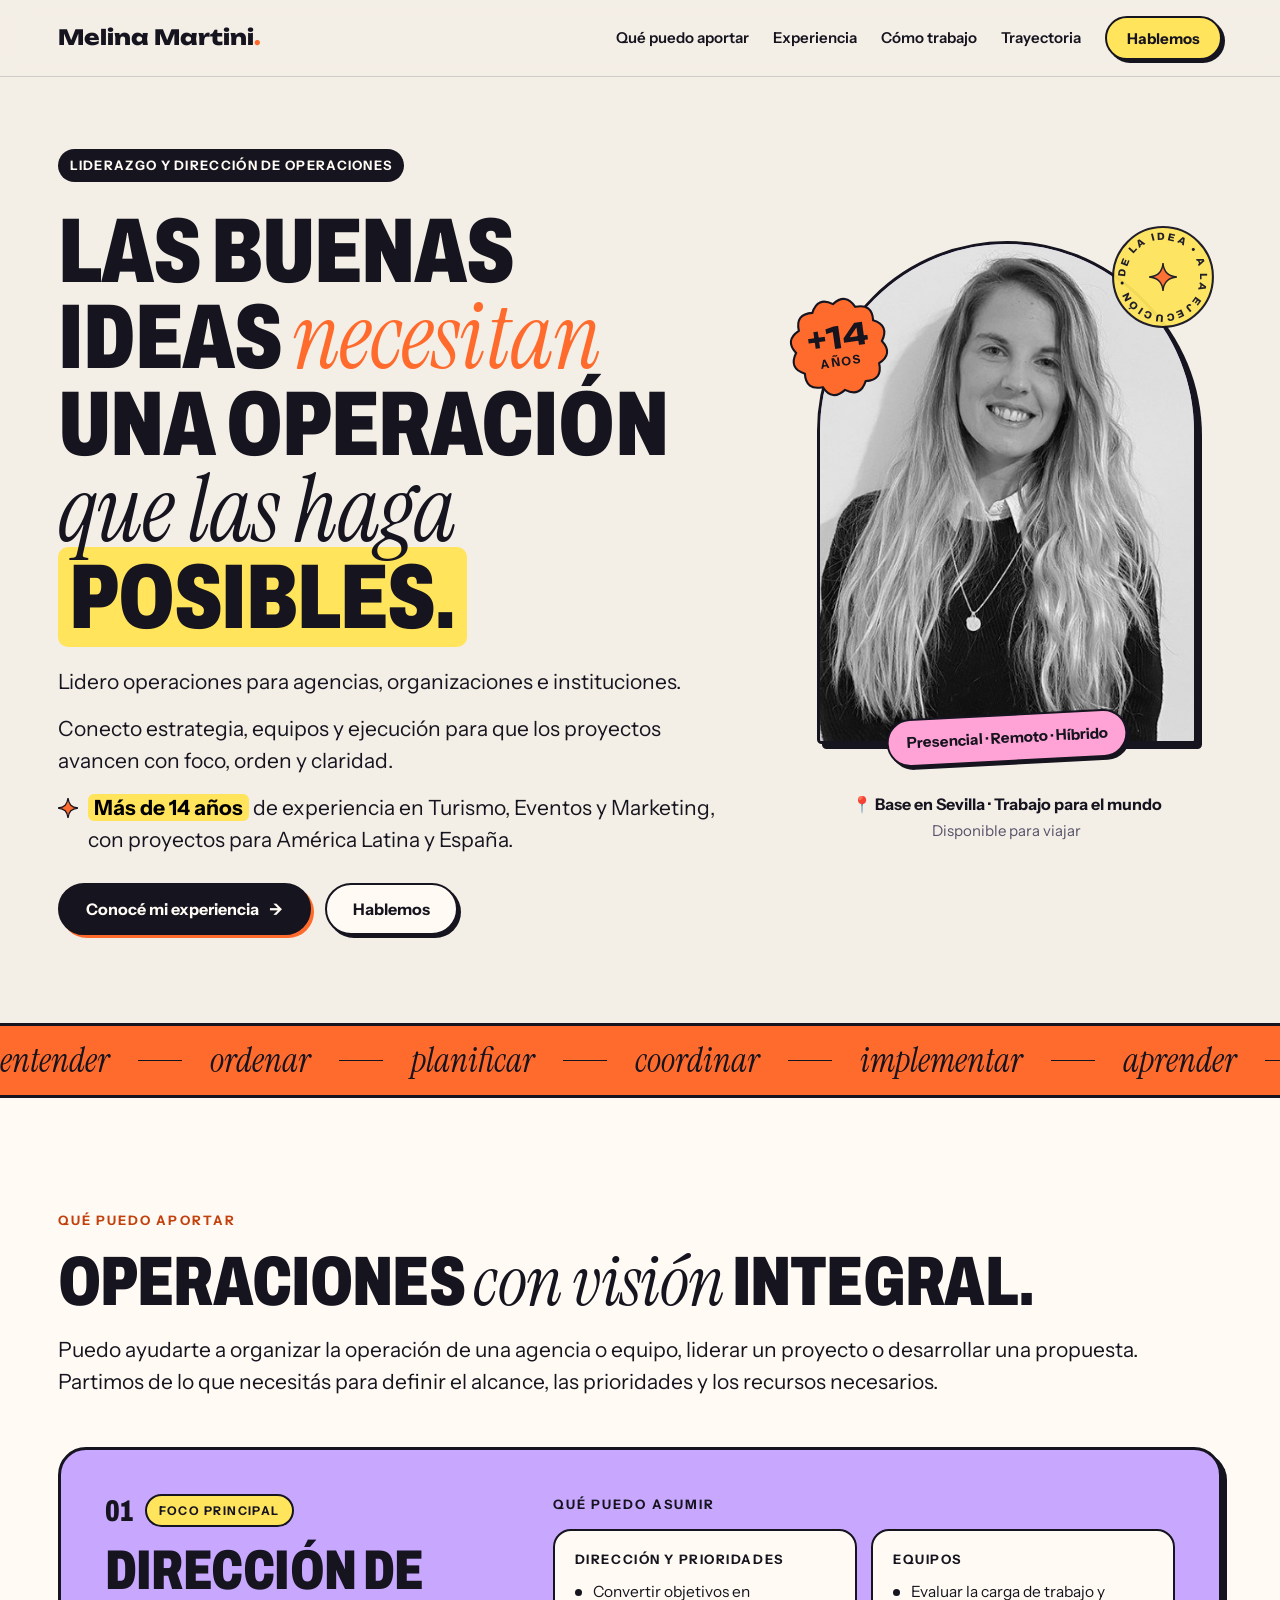
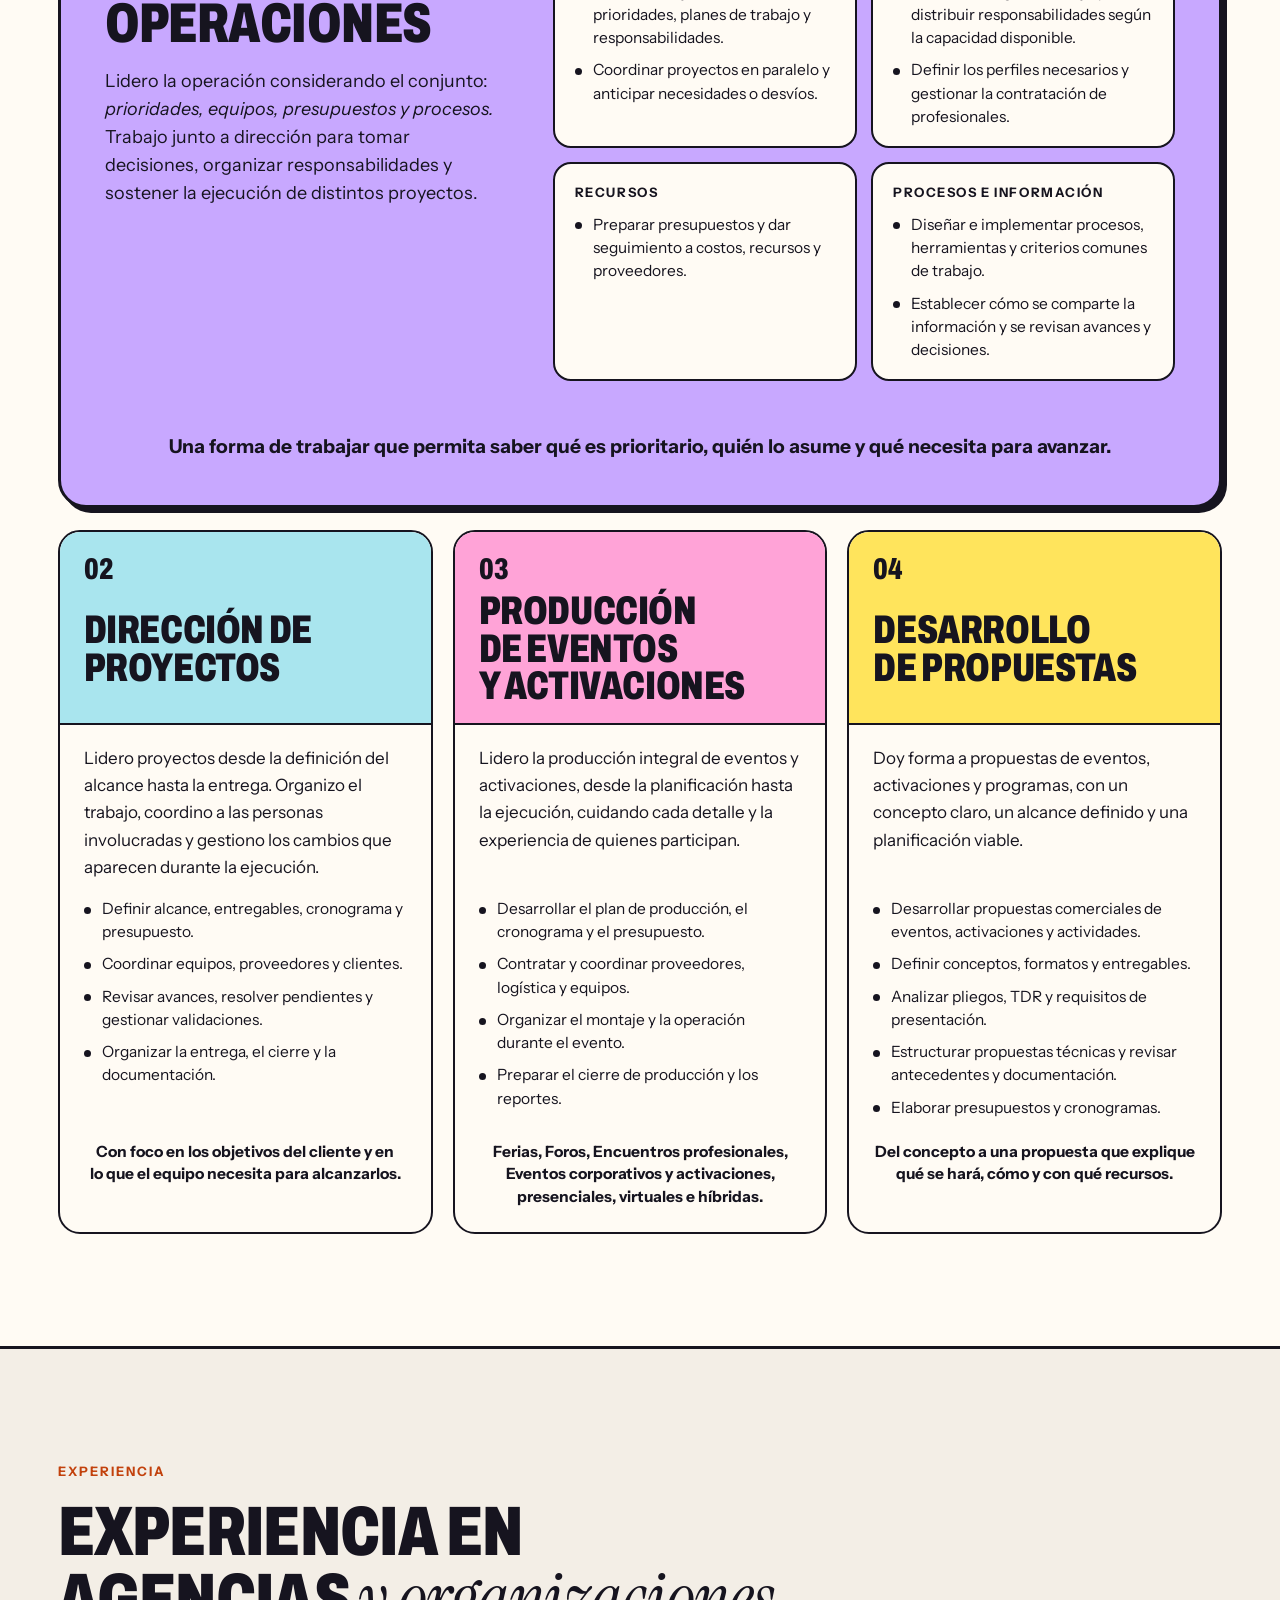
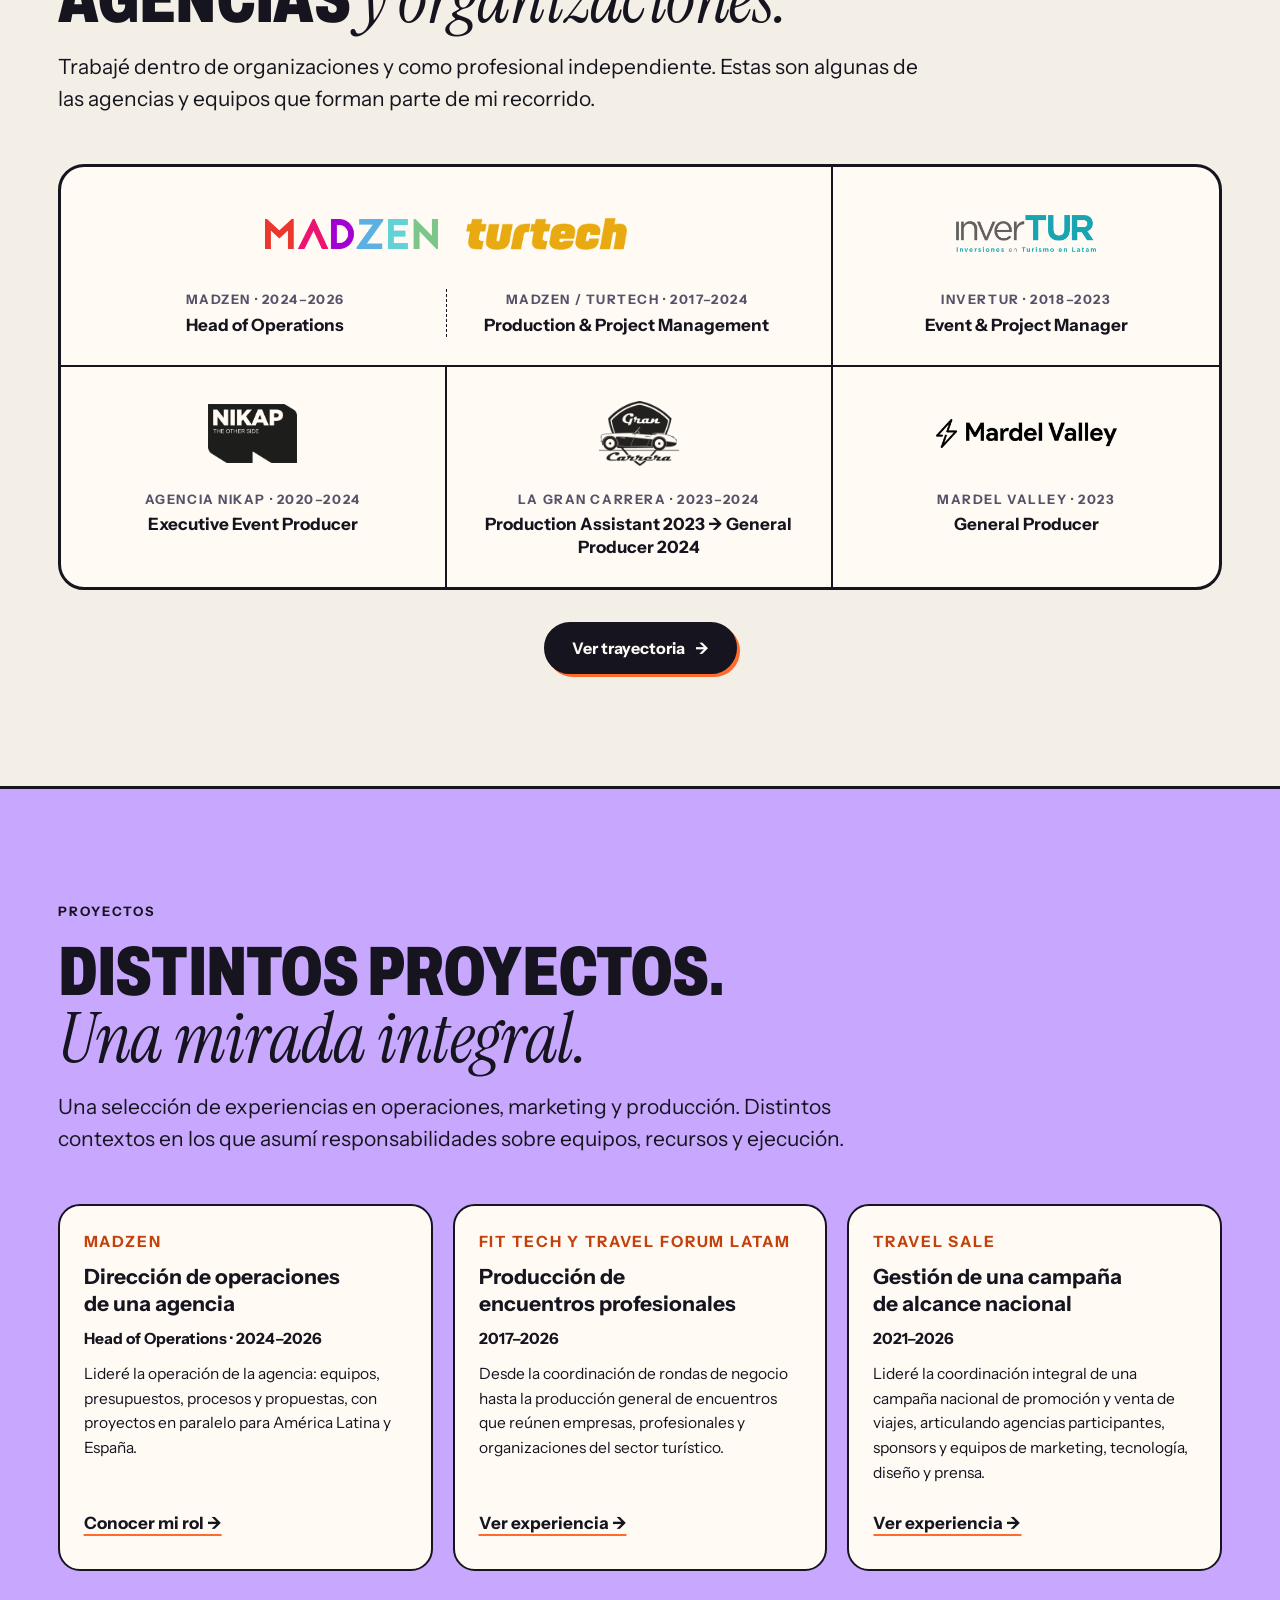
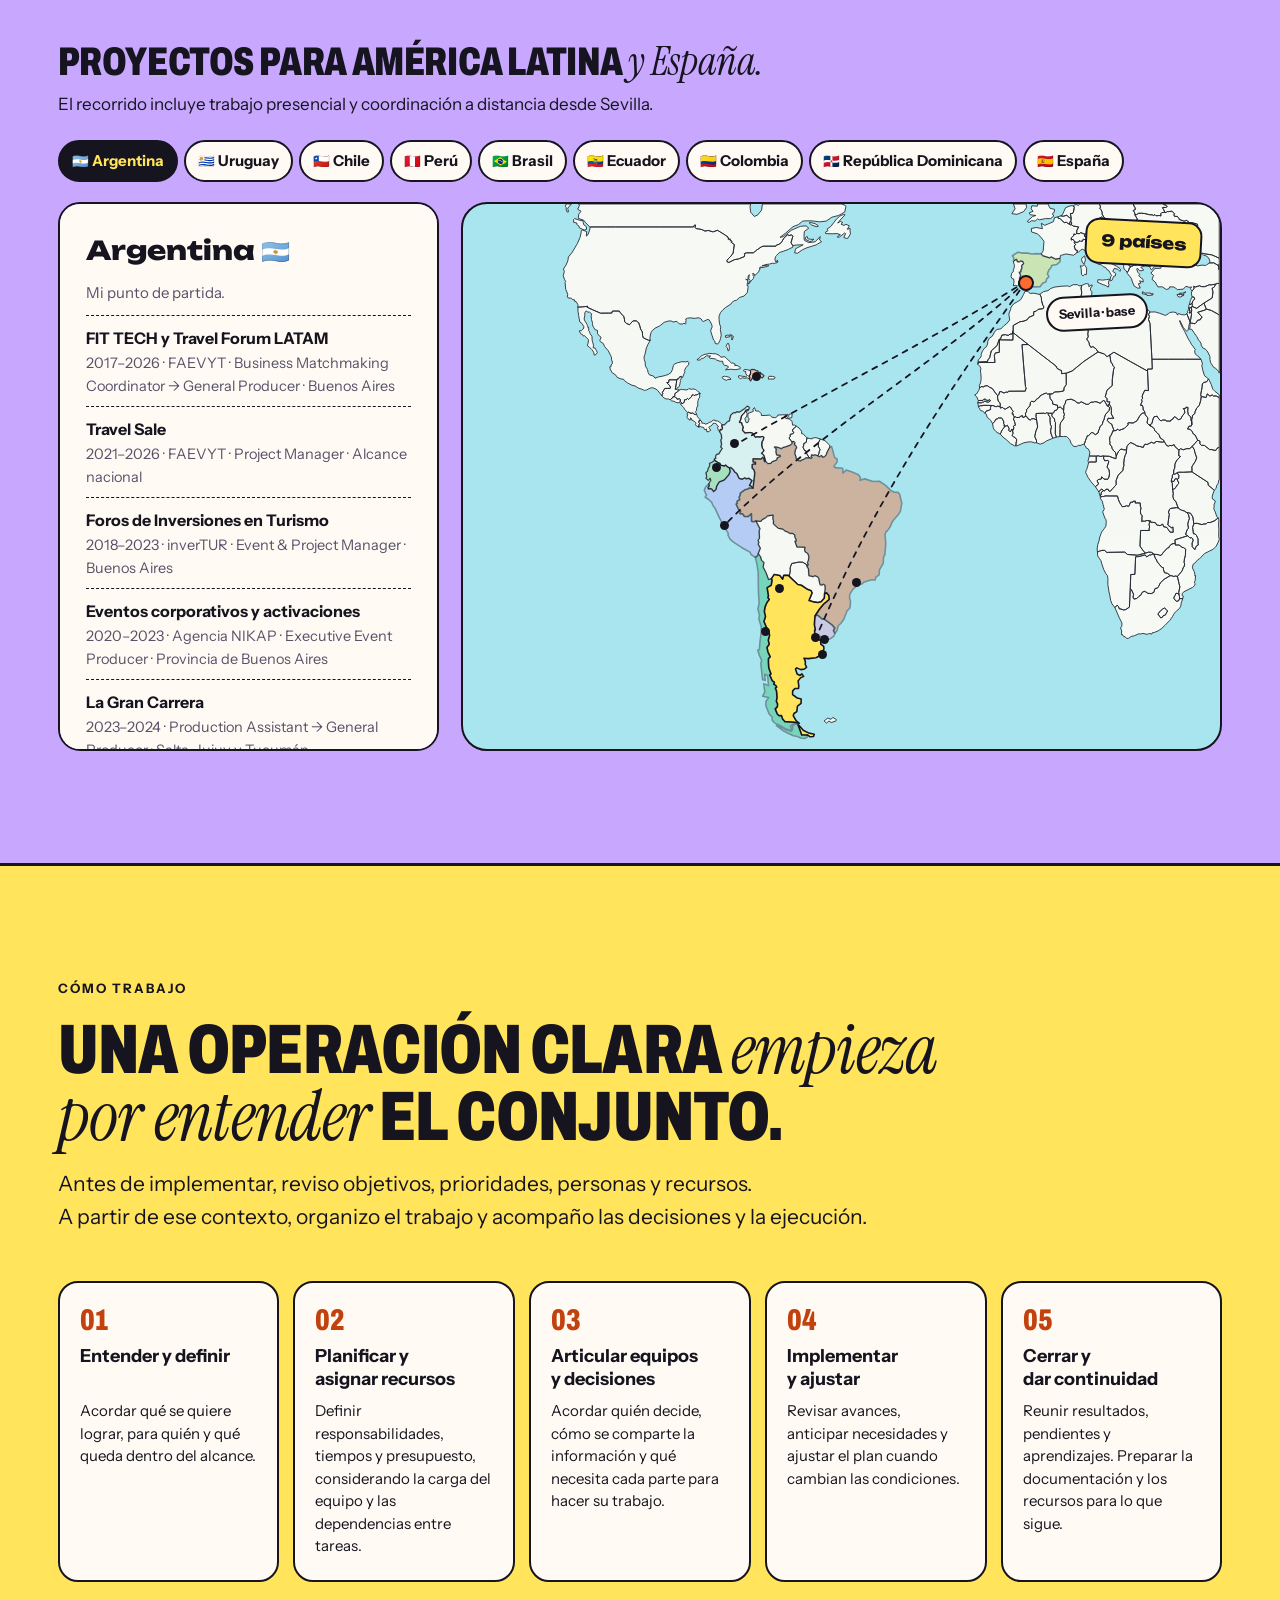
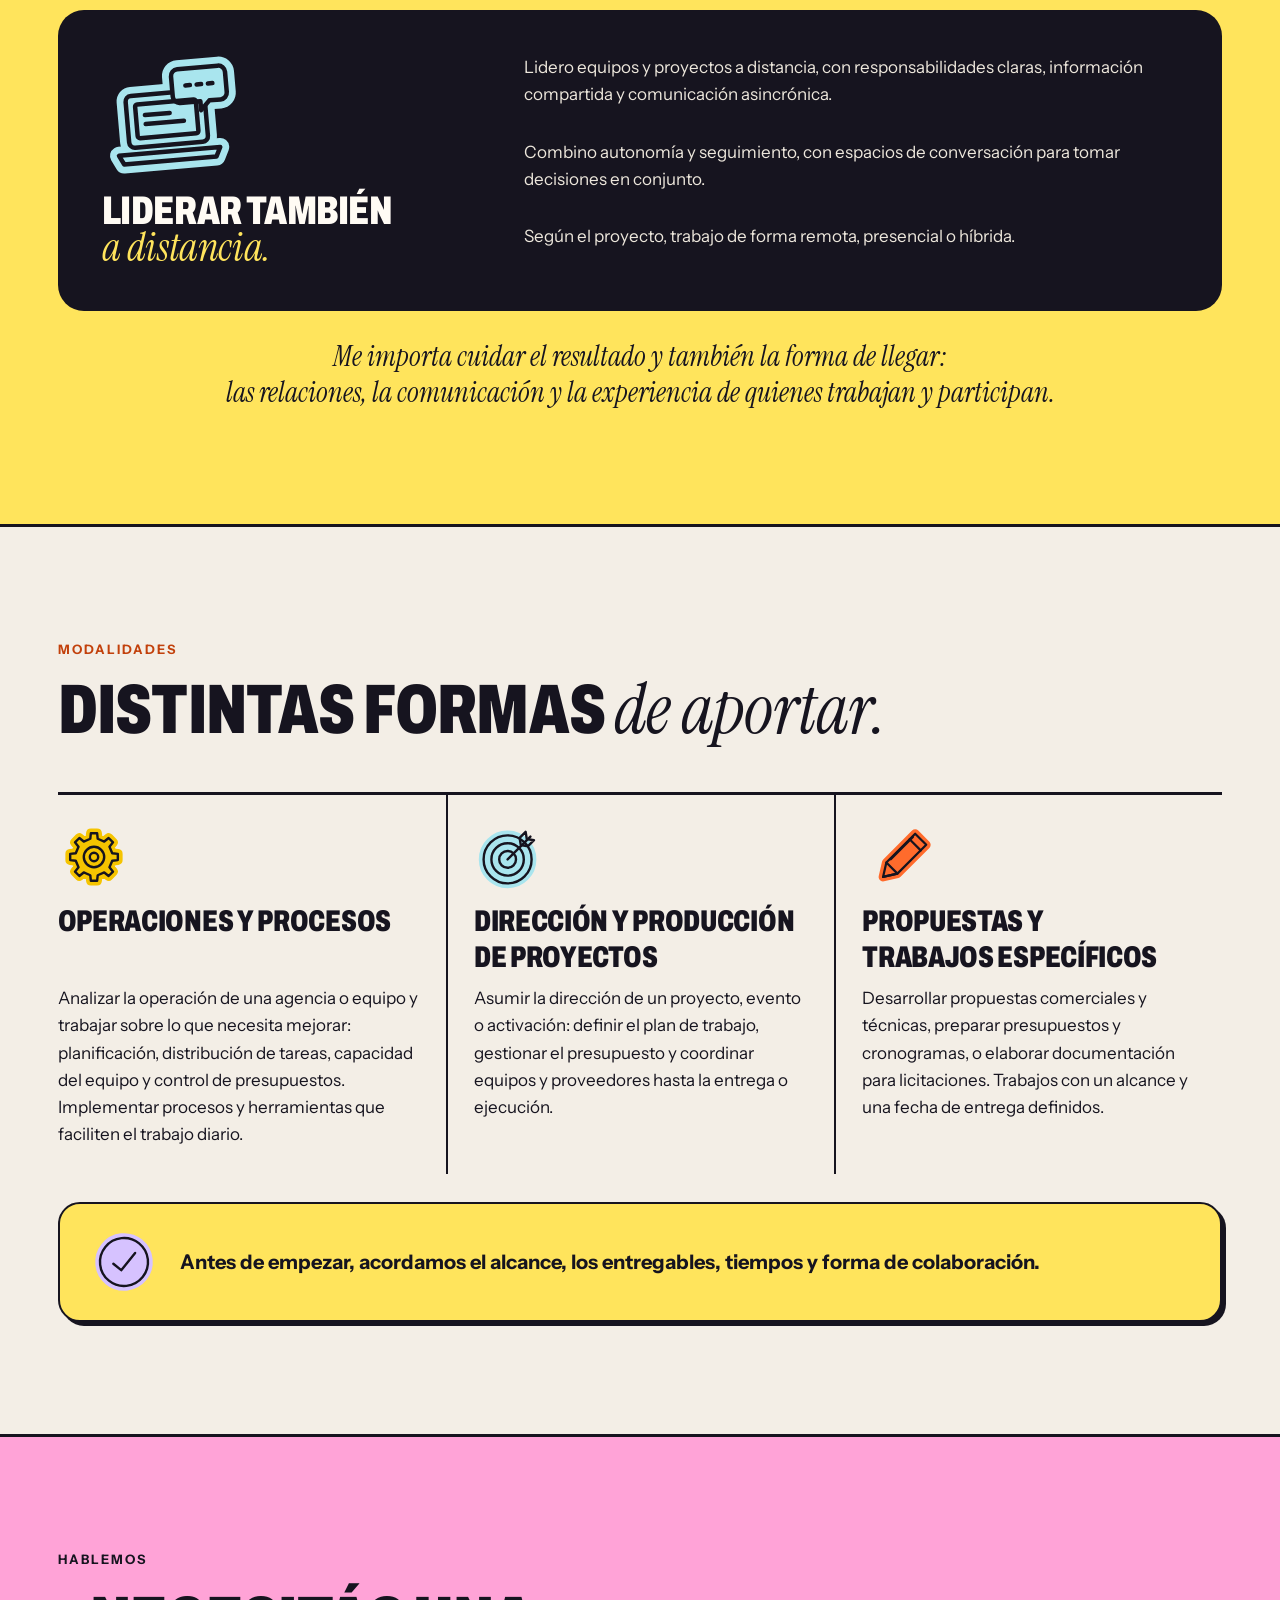
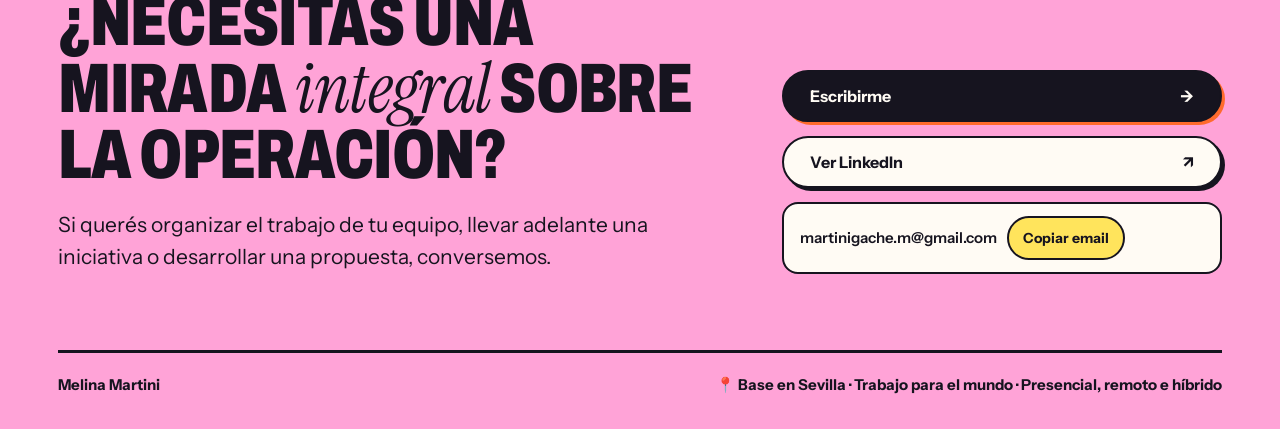
==== commit d870e0ba: "Add files via upload" ====
--- a/index.html
+++ b/index.html
@@ -5,9 +5,16 @@
 <meta name="viewport" content="width=device-width, initial-scale=1, viewport-fit=cover">
 <title>Melina Martini | Dirección de operaciones y proyectos</title>
 <meta name="description" content="Liderazgo y dirección de operaciones para agencias, organizaciones e instituciones. Equipos, procesos, presupuestos y proyectos. Base en Sevilla, trabajo internacional.">
-<meta property="og:title" content="Melina Martini | Dirección de operaciones y proyectos">
-<meta property="og:description" content="Liderazgo y dirección de operaciones para agencias, organizaciones e instituciones. Equipos, procesos, presupuestos y proyectos. Base en Sevilla, trabajo internacional.">
+<meta property="og:type" content="website"><meta property="og:site_name" content="Melina Martini"><meta property="og:locale" content="es_ES"><meta property="og:title" content="Melina Martini | Dirección de operaciones y proyectos"><meta property="og:description" content="Liderazgo y dirección de operaciones para agencias, organizaciones e instituciones. Equipos, procesos, presupuestos y proyectos. Base en Sevilla, trabajo internacional."><meta name="twitter:card" content="summary_large_image"><meta name="twitter:title" content="Melina Martini | Dirección de operaciones y proyectos"><meta name="twitter:description" content="Liderazgo y dirección de operaciones para agencias, organizaciones e instituciones. Equipos, procesos, presupuestos y proyectos. Base en Sevilla, trabajo internacional.">
+<link rel="icon" href="favicon.svg" type="image/svg+xml"><link rel="icon" href="favicon-48.png" sizes="48x48" type="image/png"><link rel="apple-touch-icon" href="apple-touch-icon.png"><meta name="theme-color" content="#F3EEE6">
+<script type="application/ld+json">{"@context":"https://schema.org","@graph":[{"@type":"WebSite","name":"Melina Martini","inLanguage":"es"},{"@type":"Person","@id":"#melina-martini","name":"Melina Martini","description":"Liderazgo y dirección de operaciones para agencias, organizaciones e instituciones. Equipos, procesos, presupuestos y proyectos. Base en Sevilla, trabajo internacional.","knowsAbout":["Dirección de operaciones","Dirección de proyectos","Producción de eventos y activaciones","Desarrollo de propuestas comerciales y técnicas","Licitaciones"],"knowsLanguage":["es","en","pt"],"workLocation":{"@type":"Place","name":"Sevilla, España","address":{"@type":"PostalAddress","addressLocality":"Sevilla","addressCountry":"ES"}},"alumniOf":{"@type":"CollegeOrUniversity","name":"UADE"},"email":"mailto:martinigache.m@gmail.com","sameAs":["https://www.linkedin.com/in/melinamartini/"]}]}</script>
 <link rel="preconnect" href="https://fonts.googleapis.com"><link rel="preconnect" href="https://fonts.gstatic.com" crossorigin><link rel="stylesheet" href="https://fonts.googleapis.com/css2?family=Archivo:wdth,wght@62..125,400..900&amp;family=Instrument+Sans:ital,wght@0,400;0,500;0,600;0,700;1,400;1,500&amp;family=Instrument+Serif:ital@1&amp;family=Unbounded:wght@800&amp;display=swap"><link rel="stylesheet" href="https://fonts.googleapis.com/css2?family=Noto+Color+Emoji&amp;display=swap&amp;text=%F0%9F%87%A6%F0%9F%87%B7%F0%9F%87%BA%F0%9F%87%BE%F0%9F%87%A8%F0%9F%87%B1%F0%9F%87%B5%F0%9F%87%AA%F0%9F%87%A7%F0%9F%87%B7%F0%9F%87%AA%F0%9F%87%A8%F0%9F%87%A8%F0%9F%87%B4%F0%9F%87%A9%F0%9F%87%B4%F0%9F%87%AA%F0%9F%87%B8"><link rel="stylesheet" href="style.css">
+<link rel="canonical" href="https://melinamartini.github.io/">
+<meta property="og:url" content="https://melinamartini.github.io/">
+<meta property="og:image" content="https://melinamartini.github.io/og-image.jpg">
+<meta property="og:image:width" content="1200">
+<meta property="og:image:height" content="630">
+<meta name="twitter:image" content="https://melinamartini.github.io/og-image.jpg">
 </head>
 <body>
 <a class="skip" href="#contenido">Saltar al contenido</a>
@@ -62,7 +69,7 @@
 <article class="axis-main">
 <div class="axis-intro">
 <div style="display:flex;align-items:center;gap:12px;flex-wrap:wrap"><span class="axis-num">01</span><span class="axis-tag">Foco principal</span></div>
-<h3 class="h" style="font-size:clamp(36px,4.6vw,56px)">Dirección de operaciones</h3>
+<h3 class="h" style="font-size:clamp(30px,4.6vw,56px)">Dirección de operaciones</h3>
 <p class="lead" style="font-size:18px">Lidero la operación considerando el conjunto: <em>prioridades, equipos, presupuestos y procesos.</em> Trabajo junto a dirección para tomar decisiones, organizar responsabilidades y sostener la ejecución de distintos proyectos.</p>
 </div>
 <div style="display:grid;gap:14px;min-width:0">
@@ -168,9 +175,9 @@
 <p class="lead">Si querés organizar el trabajo de tu equipo, llevar adelante una iniciativa o desarrollar una propuesta, conversemos.</p>
 </div>
 <div class="contact-actions">
-<a class="btn btn--dark" href="mailto:martinigache.m@gmail.com">Escribirme <span aria-hidden="true">→</span></a>
-<a class="btn" href="https://www.linkedin.com/in/melinamartini/" target="_blank" rel="noopener">Ver LinkedIn <span aria-hidden="true">↗</span></a>
-<div class="email-row"><code id="email">martinigache.m@gmail.com</code><button class="copy" type="button" data-copy="martinigache.m@gmail.com">Copiar email</button></div>
+<a class="btn btn--dark" href="mailto:martinigache.m@gmail.com" data-track="email">Escribirme <span aria-hidden="true">→</span></a>
+<a class="btn" href="https://www.linkedin.com/in/melinamartini/" target="_blank" rel="noopener" data-track="linkedin">Ver LinkedIn <span aria-hidden="true">↗</span></a>
+<div class="email-row"><code id="email">martinigache.m@gmail.com</code><button class="copy" type="button" data-copy="martinigache.m@gmail.com" data-track="copy-email">Copiar email</button></div>
 </div>
 </div>
 <footer class="footer"><span>Melina Martini</span><span>📍 Base en Sevilla · Trabajo para el mundo · Presencial, remoto e híbrido</span></footer>
--- a/style.css
+++ b/style.css
@@ -430,3 +430,16 @@
 /* Modalidades: textos a la misma altura */
 @media (min-width: 761px) { .mode { grid-row: span 3; grid-template-rows: subgrid; row-gap: 10px; } .mode h3 { align-self: start; } }
 .madzen-head p { max-width: none; }
+
+/* ===== QA v1 (responsive + táctil) ===== */
+/* Descendentes de la cursiva por encima del resaltado amarillo del título */
+.h1 .it { position: relative; z-index: 1; }
+/* Áreas táctiles mínimas */
+.copy { min-height: 44px; }
+.link-arrow { display: inline-block; padding-block: 8px; }
+/* Pantallas angostas (≤380px): títulos largos y sello de la foto sin desbordar */
+@media (max-width: 380px) {
+  .h2 { font-size: 31px; }
+  .seal { right: -6px; top: -12px; width: 84px; height: 84px; }
+}
+.sr-only { position: absolute; width: 1px; height: 1px; padding: 0; margin: -1px; overflow: hidden; clip: rect(0 0 0 0); white-space: nowrap; border: 0; }
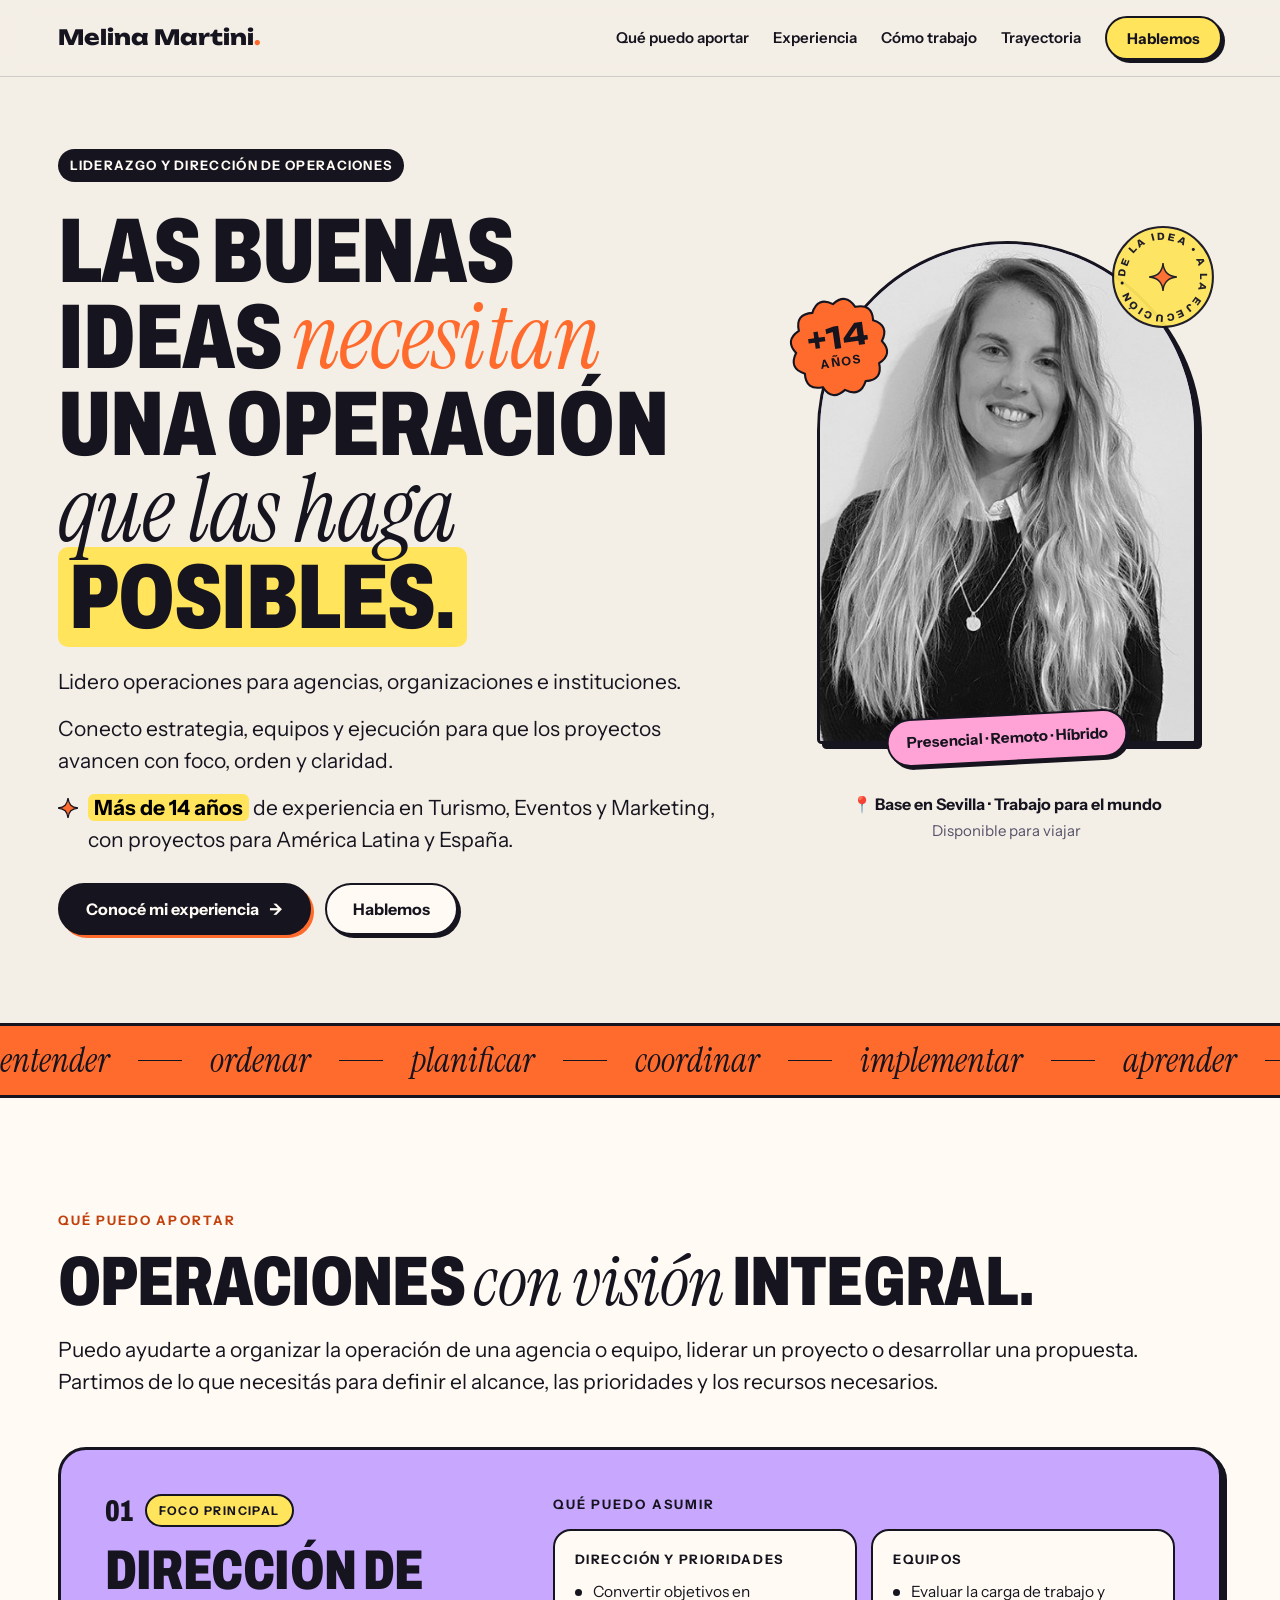
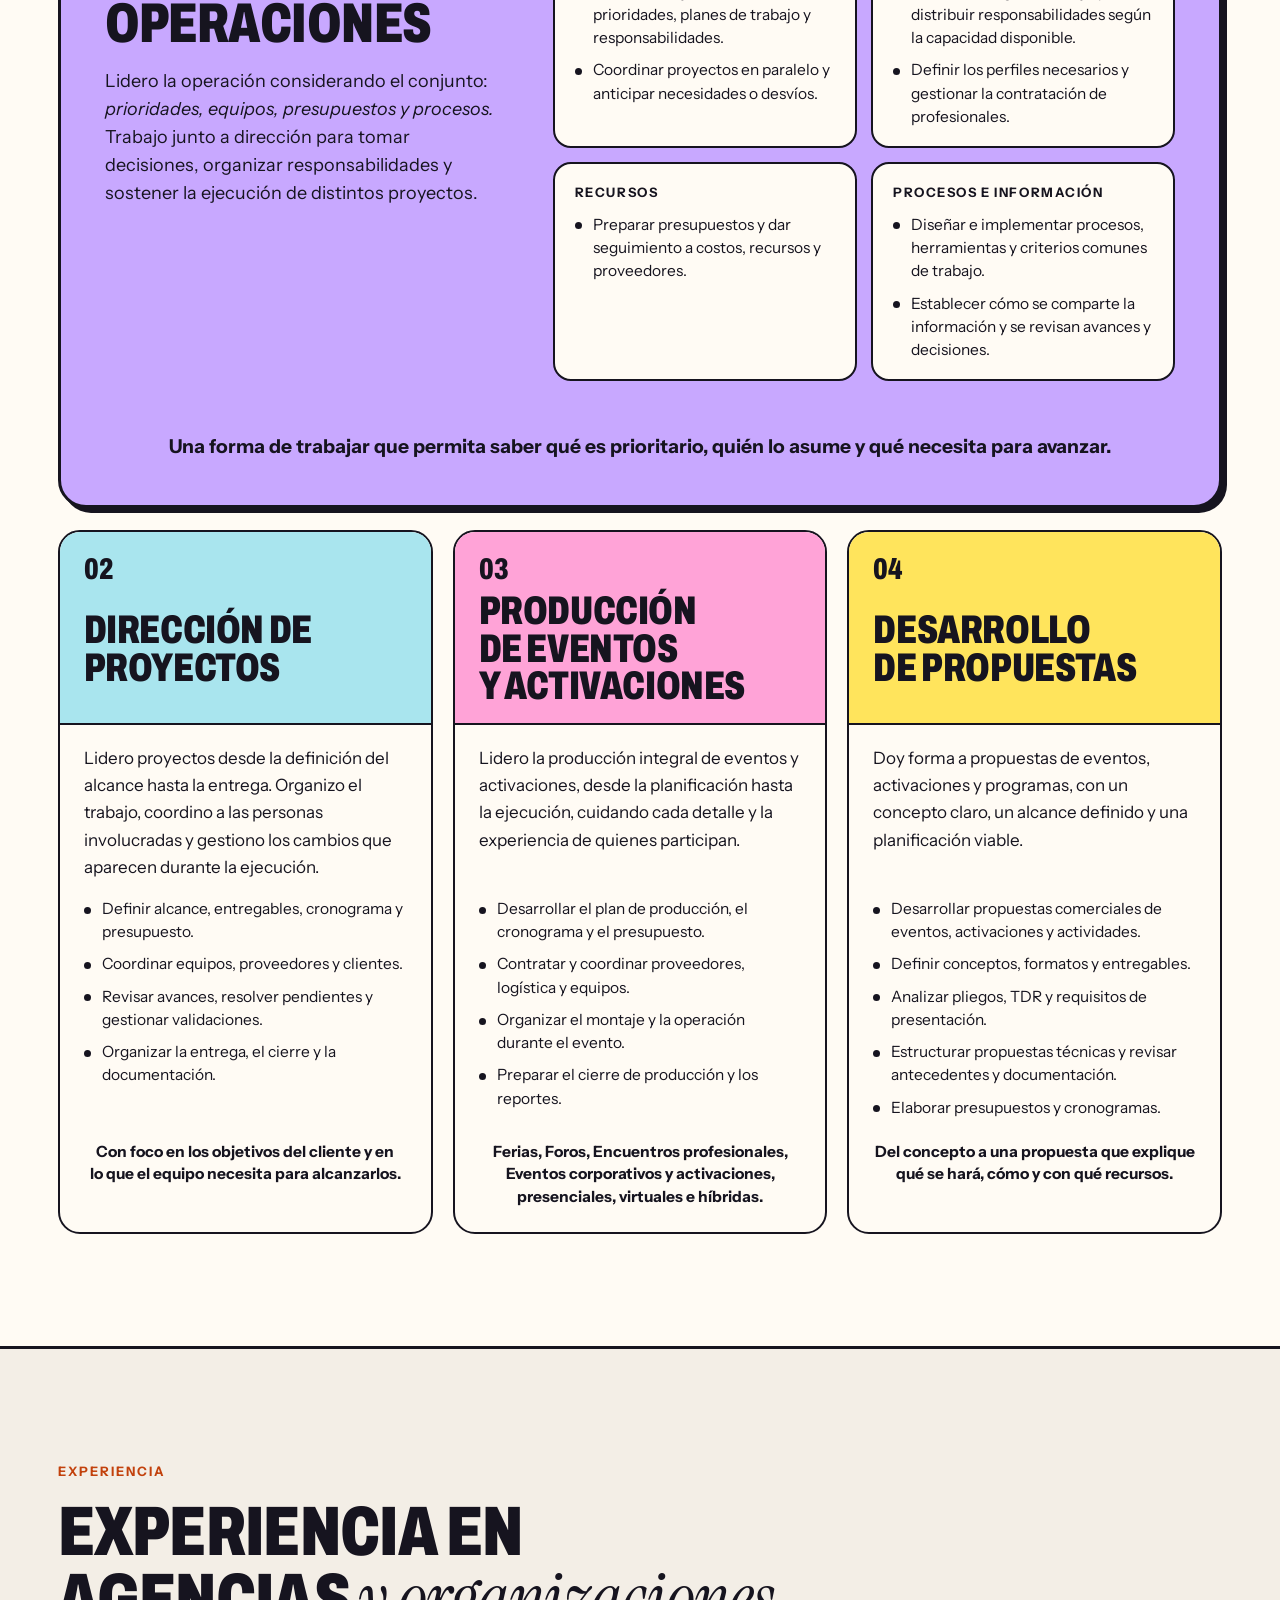
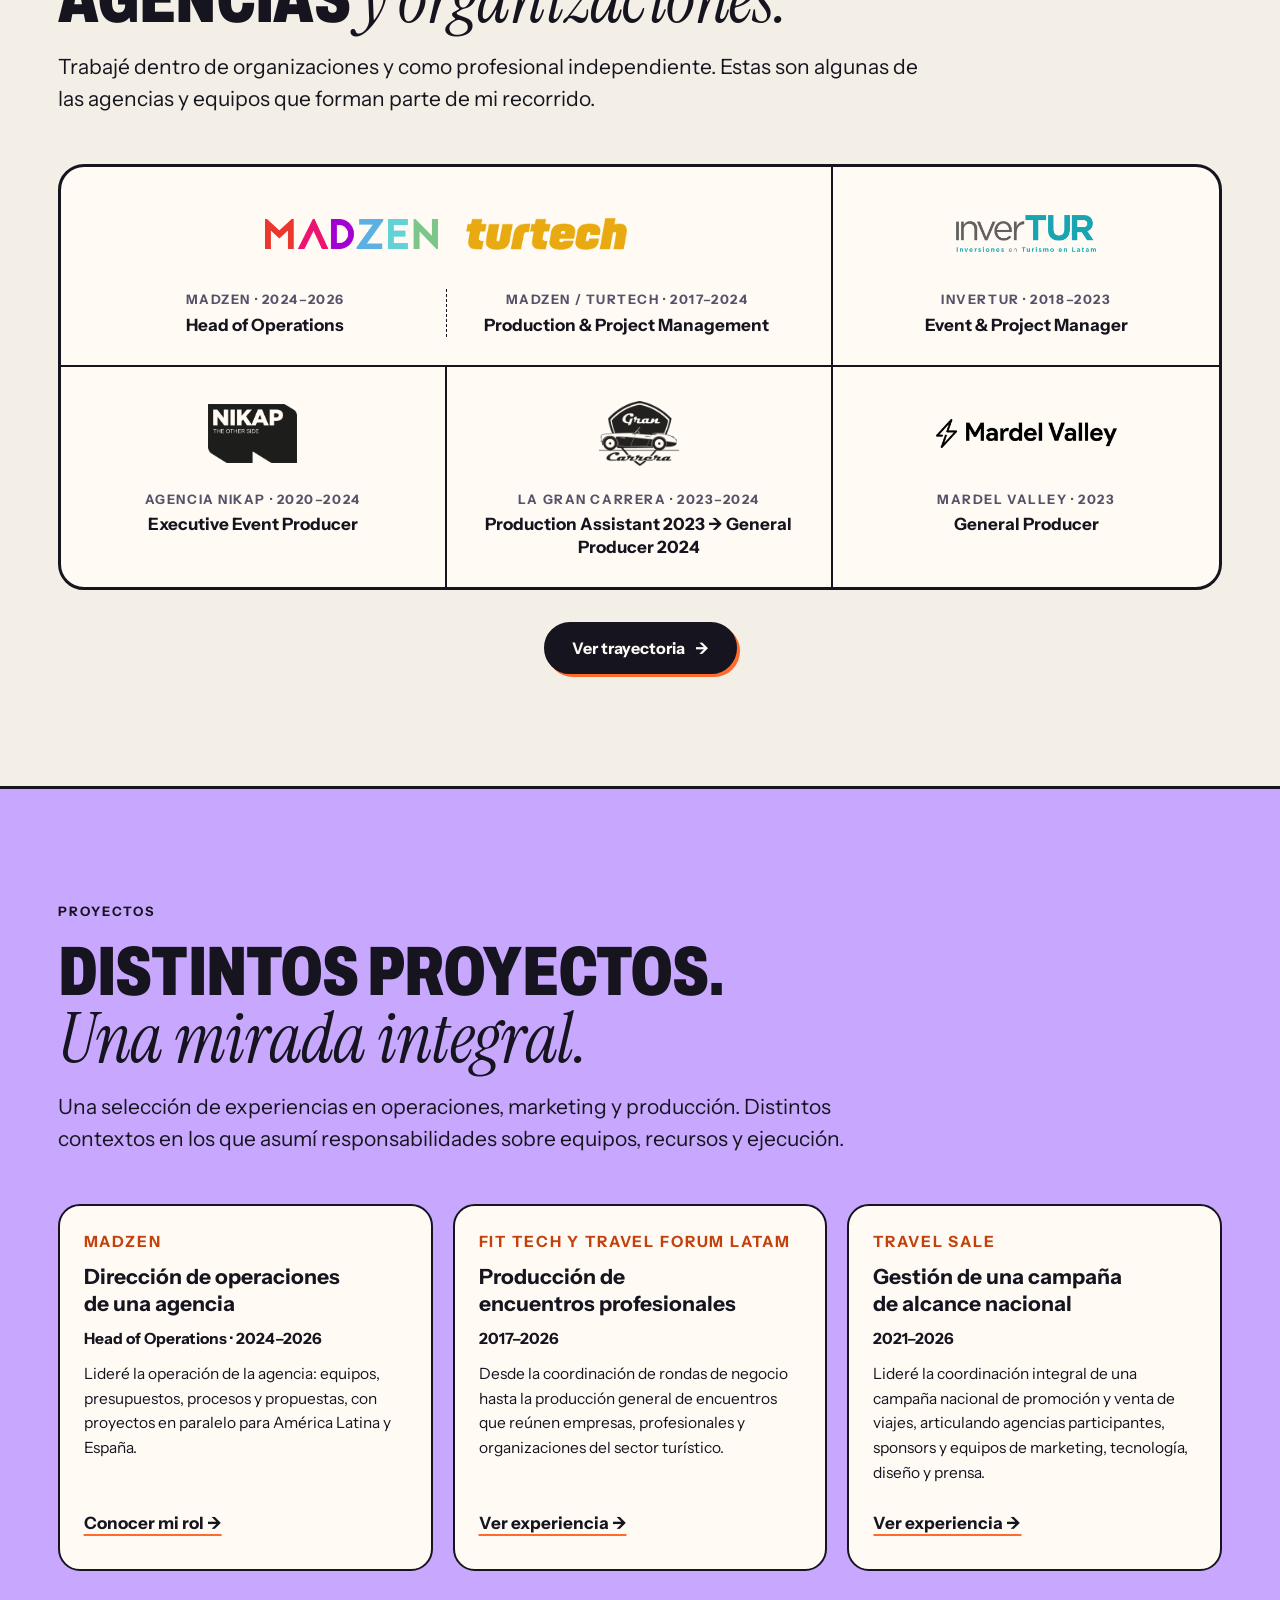
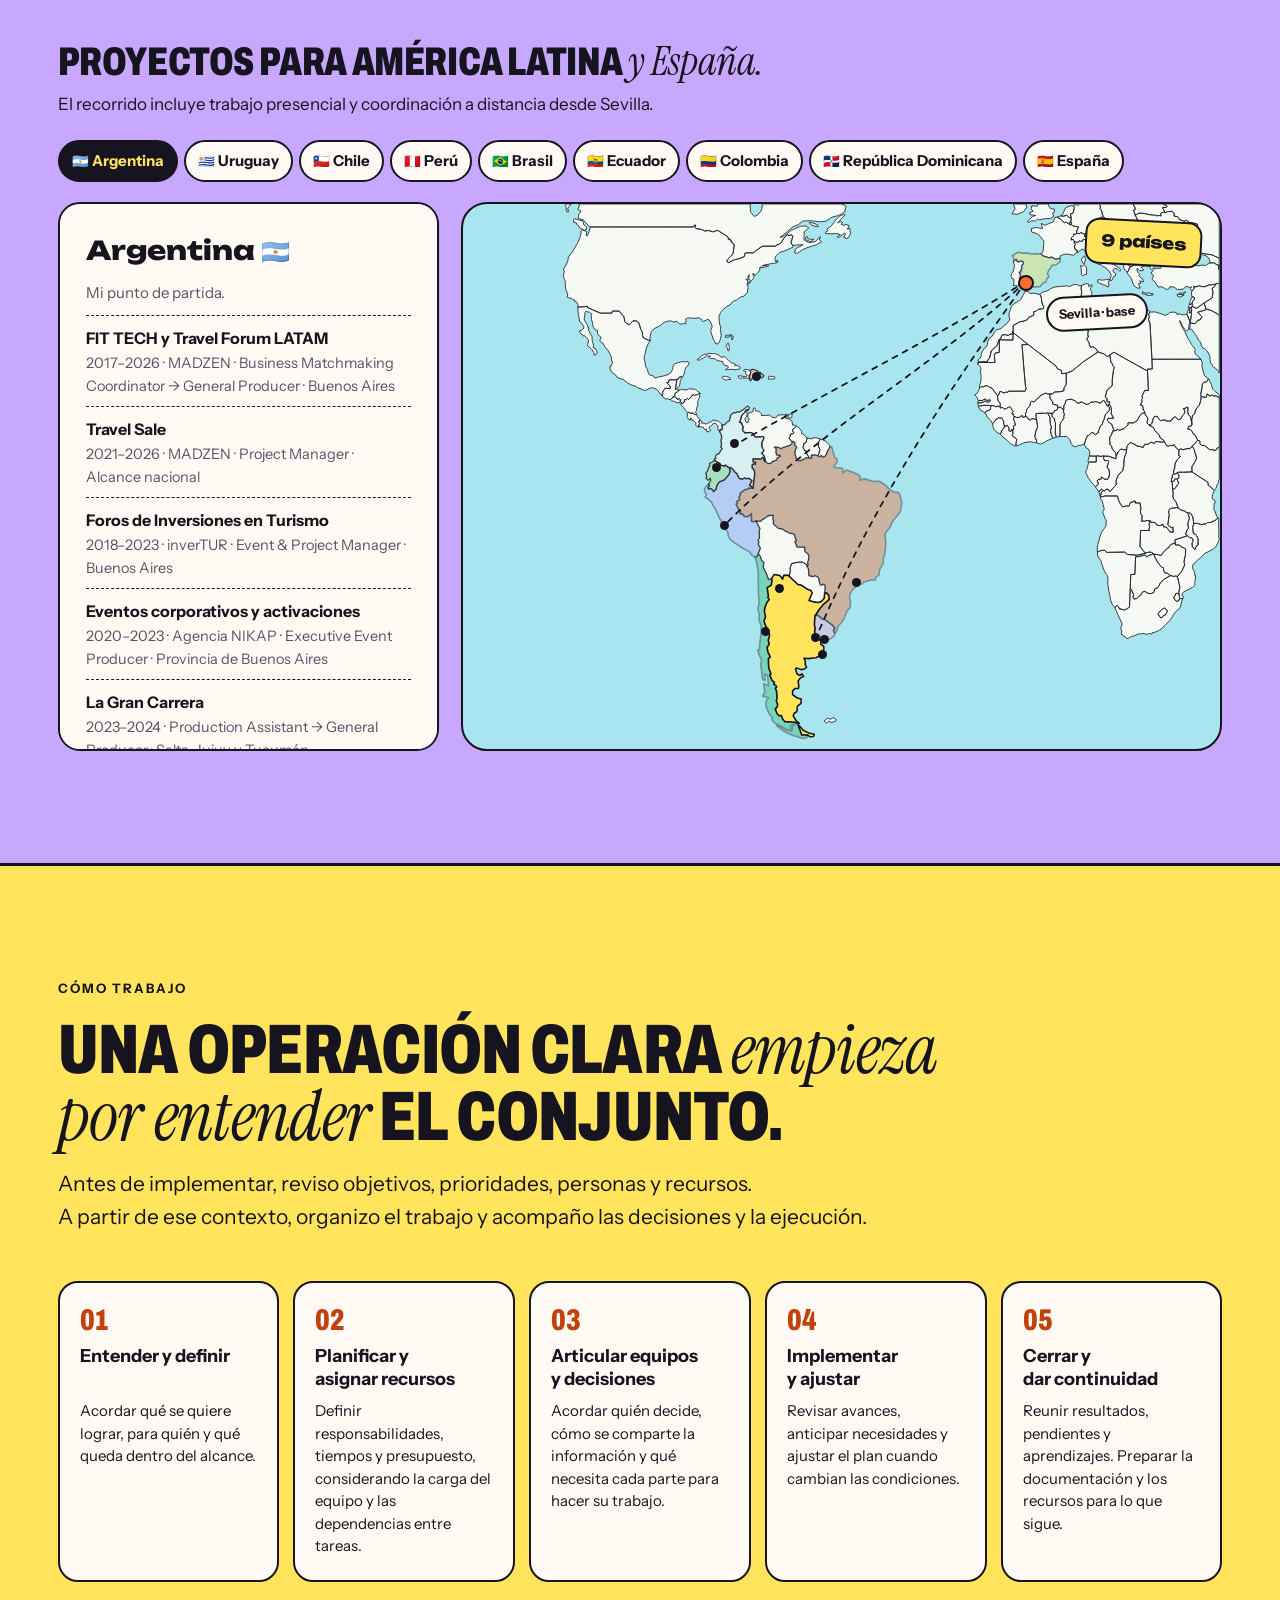
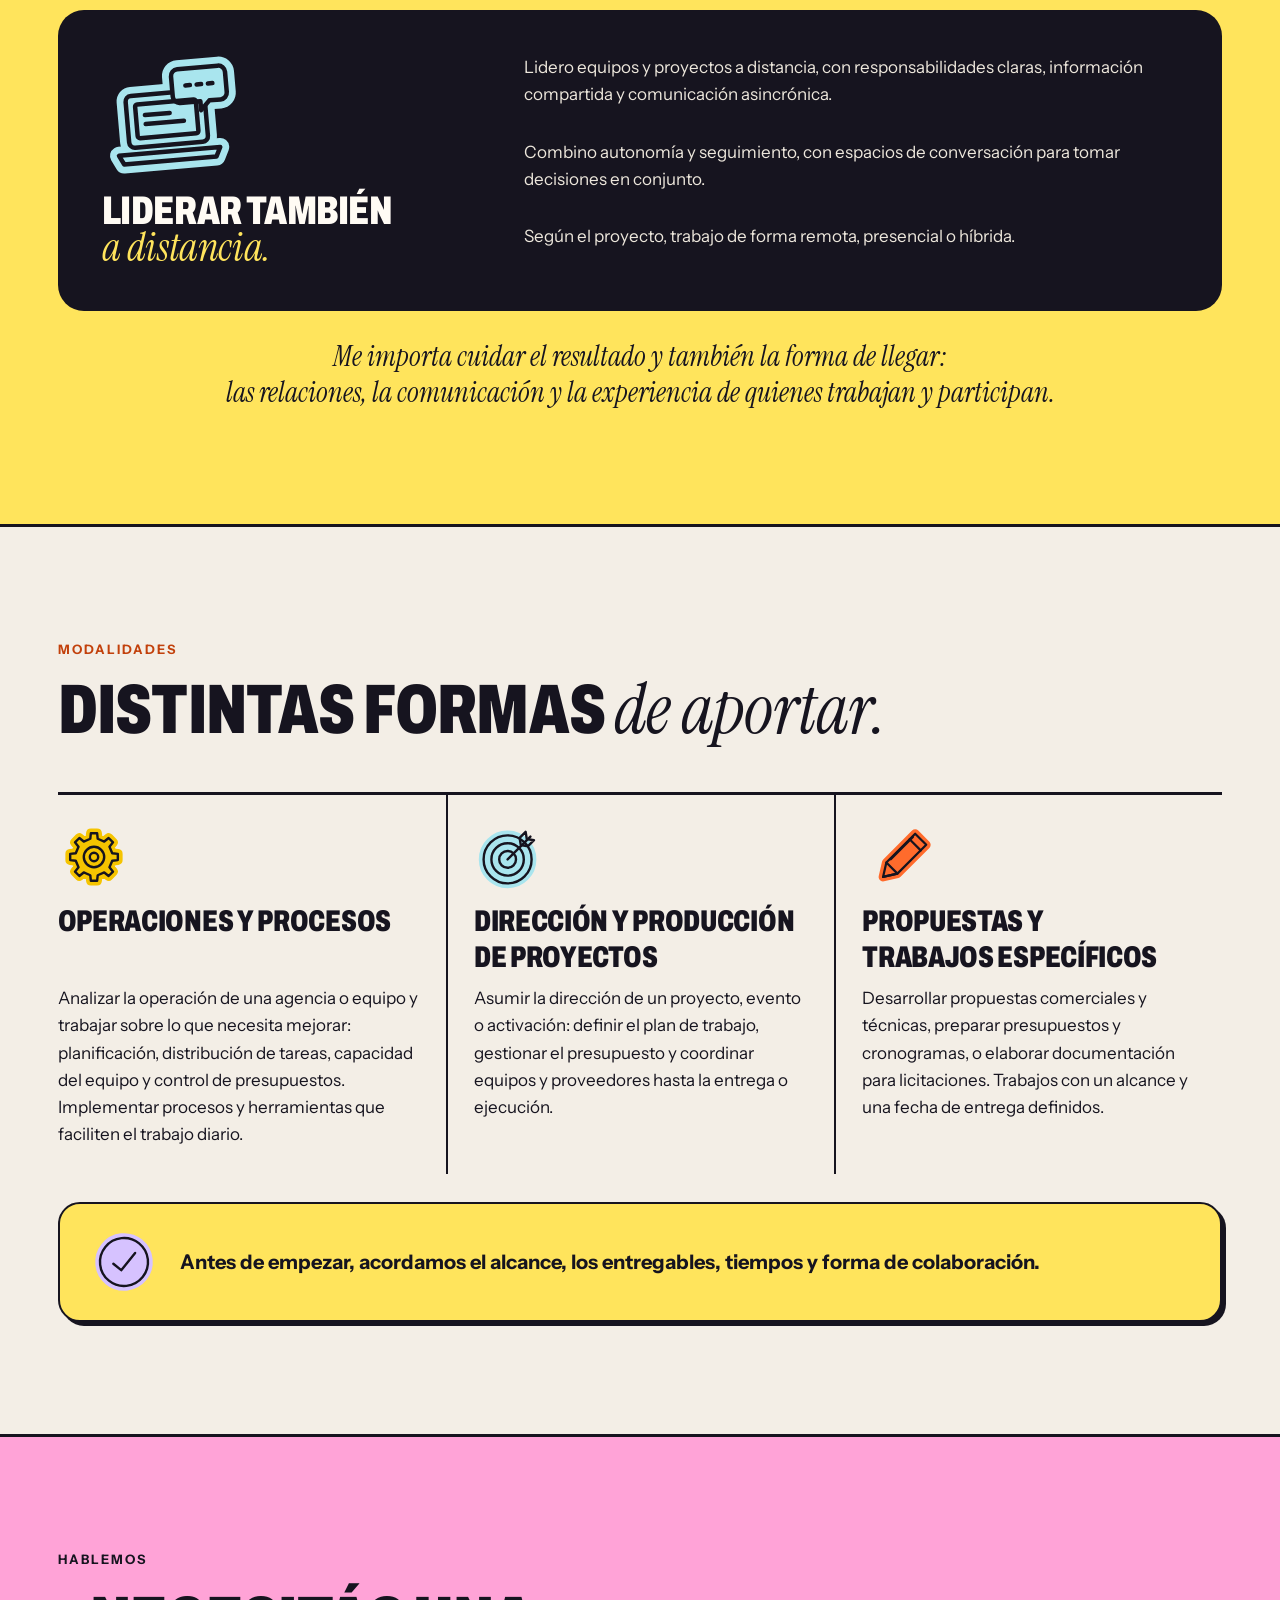
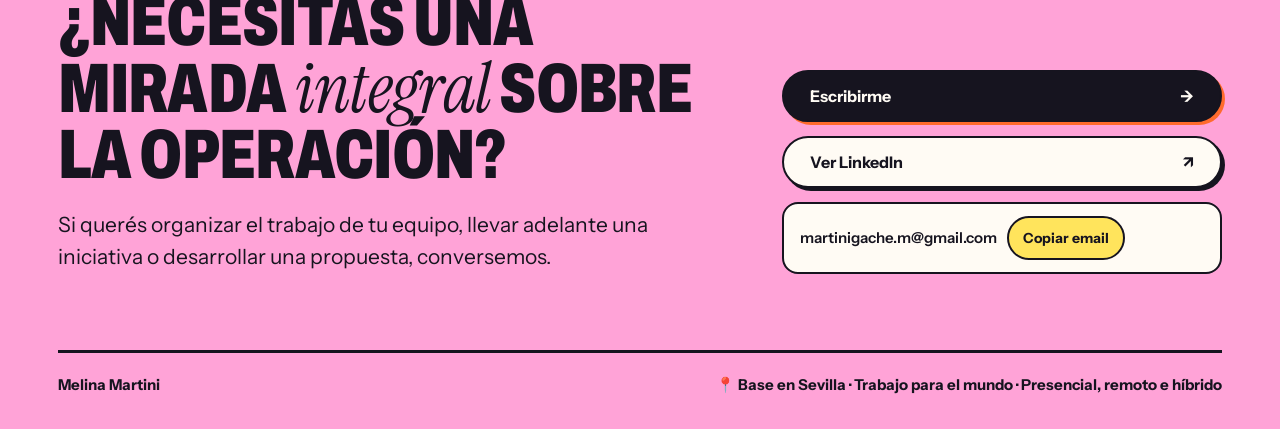
==== commit f45aca36: "Add files via upload" ====
--- a/index.html
+++ b/index.html
@@ -124,7 +124,7 @@
 </div>
 <div class="chips" role="group" aria-label="Elegí un país"><button class="chip" type="button" data-country="AR" aria-pressed="true" aria-controls="ficha-AR"><span class="flag" aria-hidden="true">🇦🇷</span> Argentina</button><button class="chip" type="button" data-country="UY" aria-pressed="false" aria-controls="ficha-UY"><span class="flag" aria-hidden="true">🇺🇾</span> Uruguay</button><button class="chip" type="button" data-country="CL" aria-pressed="false" aria-controls="ficha-CL"><span class="flag" aria-hidden="true">🇨🇱</span> Chile</button><button class="chip" type="button" data-country="PE" aria-pressed="false" aria-controls="ficha-PE"><span class="flag" aria-hidden="true">🇵🇪</span> Perú</button><button class="chip" type="button" data-country="BR" aria-pressed="false" aria-controls="ficha-BR"><span class="flag" aria-hidden="true">🇧🇷</span> Brasil</button><button class="chip" type="button" data-country="EC" aria-pressed="false" aria-controls="ficha-EC"><span class="flag" aria-hidden="true">🇪🇨</span> Ecuador</button><button class="chip" type="button" data-country="CO" aria-pressed="false" aria-controls="ficha-CO"><span class="flag" aria-hidden="true">🇨🇴</span> Colombia</button><button class="chip" type="button" data-country="DO" aria-pressed="false" aria-controls="ficha-DO"><span class="flag" aria-hidden="true">🇩🇴</span> República Dominicana</button><button class="chip" type="button" data-country="ES" aria-pressed="false" aria-controls="ficha-ES"><span class="flag" aria-hidden="true">🇪🇸</span> España</button></div>
 <div class="map-grid">
-<div class="ficha-col"><div class="ficha" id="ficha-AR" role="region" aria-label="Proyectos en Argentina"><h3>Argentina <span class="flag" aria-hidden="true">🇦🇷</span></h3><p class="note">Mi punto de partida.</p><div class="proj"><b>FIT TECH y Travel Forum LATAM</b><span>2017–2026 · FAEVYT · Business Matchmaking Coordinator → General Producer · Buenos Aires</span></div><div class="proj"><b>Travel Sale</b><span>2021–2026 · FAEVYT · Project Manager · Alcance nacional</span></div><div class="proj"><b>Foros de Inversiones en Turismo</b><span>2018–2023 · inverTUR · Event &amp; Project Manager · Buenos Aires</span></div><div class="proj"><b>Eventos corporativos y activaciones</b><span>2020–2023 · Agencia NIKAP · Executive Event Producer · Provincia de Buenos Aires</span></div><div class="proj"><b>La Gran Carrera</b><span>2023–2024 · Production Assistant → General Producer · Salta, Jujuy y Tucumán</span></div><div class="proj"><b>Mardel Valley Vol. 7</b><span>2023 · Mardel Valley · General Producer · Mar del Plata</span></div></div><div class="ficha" id="ficha-UY" role="region" aria-label="Proyectos en Uruguay" hidden><h3>Uruguay <span class="flag" aria-hidden="true">🇺🇾</span></h3><div class="proj"><b>Turismo 360 · Feria de Destinos Turísticos Inteligentes</b><span>2024–2026 · Intendencia de Montevideo · Project Manager &amp; Event Producer · Tres ediciones · Montevideo</span></div></div><div class="ficha" id="ficha-CL" role="region" aria-label="Proyectos en Chile" hidden><h3>Chile <span class="flag" aria-hidden="true">🇨🇱</span></h3><div class="proj"><b>Travel Forum LATAM Chile · Feria VYVA</b><span>2025–2026 · General Coordinator</span></div><div class="proj"><b>Foro de Inversiones en Turismo, edición Chile</b><span>2021 · inverTUR · Event &amp; Project Manager</span></div><div class="proj"><b>Sesiones de Negocios</b><span>2021 · inverTUR · Event &amp; Project Manager</span></div></div><div class="ficha" id="ficha-PE" role="region" aria-label="Proyectos en Perú" hidden><h3>Perú <span class="flag" aria-hidden="true">🇵🇪</span></h3><div class="proj"><b>Foro de Inversiones en Turismo de Perú</b><span>2022 · inverTUR y PROMPERÚ · Event &amp; Project Manager · Formato virtual</span></div></div><div class="ficha" id="ficha-BR" role="region" aria-label="Proyectos en Brasil" hidden><h3>Brasil <span class="flag" aria-hidden="true">🇧🇷</span></h3><div class="proj"><b>Sesiones de Negocios</b><span>2022 · inverTUR · Event &amp; Project Manager</span></div></div><div class="ficha" id="ficha-EC" role="region" aria-label="Proyectos en Ecuador" hidden><h3>Ecuador <span class="flag" aria-hidden="true">🇪🇨</span></h3><div class="proj"><b>Sesiones de Negocios</b><span>2021 · inverTUR · Event &amp; Project Manager</span></div></div><div class="ficha" id="ficha-CO" role="region" aria-label="Proyectos en Colombia" hidden><h3>Colombia <span class="flag" aria-hidden="true">🇨🇴</span></h3><div class="proj"><b>Feria ANATO · Activación de la Provincia de Córdoba (Argentina)</b><span>2025 · MADZEN · General Coordinator · Bogotá</span></div></div><div class="ficha" id="ficha-DO" role="region" aria-label="Proyectos en República Dominicana" hidden><h3>República Dominicana <span class="flag" aria-hidden="true">🇩🇴</span></h3><div class="proj"><b>Wyndham Beyond</b><span>2024 · MADZEN · Production Support</span></div></div><div class="ficha" id="ficha-ES" role="region" aria-label="Proyectos en España" hidden><h3>España <span class="flag" aria-hidden="true">🇪🇸</span></h3><div class="proj"><b>Meetup TurTech y FITUR 2026</b><span>2026 · TurTech · Producer · Madrid</span></div><div class="proj"><b>A1 Padel Clinics</b><span>2025 · Web Development &amp; Digital Marketing · Sevilla</span></div><div class="proj"><b>AMTRAP</b><span>2024 · Business Development · Barcelona</span></div><div class="proj"><b>Block Travel</b><span>2024 · MADZEN · Consulting · Barcelona</span></div></div></div>
+<div class="ficha-col"><div class="ficha" id="ficha-AR" role="region" aria-label="Proyectos en Argentina"><h3>Argentina <span class="flag" aria-hidden="true">🇦🇷</span></h3><p class="note">Mi punto de partida.</p><div class="proj"><b>FIT TECH y Travel Forum LATAM</b><span>2017–2026 · MADZEN · Business Matchmaking Coordinator → General Producer · Buenos Aires</span></div><div class="proj"><b>Travel Sale</b><span>2021–2026 · MADZEN · Project Manager · Alcance nacional</span></div><div class="proj"><b>Foros de Inversiones en Turismo</b><span>2018–2023 · inverTUR · Event &amp; Project Manager · Buenos Aires</span></div><div class="proj"><b>Eventos corporativos y activaciones</b><span>2020–2023 · Agencia NIKAP · Executive Event Producer · Provincia de Buenos Aires</span></div><div class="proj"><b>La Gran Carrera</b><span>2023–2024 · Production Assistant → General Producer · Salta, Jujuy y Tucumán</span></div><div class="proj"><b>Mardel Valley Vol. 7</b><span>2023 · Mardel Valley · General Producer · Mar del Plata</span></div></div><div class="ficha" id="ficha-UY" role="region" aria-label="Proyectos en Uruguay" hidden><h3>Uruguay <span class="flag" aria-hidden="true">🇺🇾</span></h3><div class="proj"><b>Turismo 360 · Feria de Destinos Turísticos Inteligentes</b><span>2024–2026 · Intendencia de Montevideo · Project Manager &amp; Event Producer · Tres ediciones · Montevideo</span></div></div><div class="ficha" id="ficha-CL" role="region" aria-label="Proyectos en Chile" hidden><h3>Chile <span class="flag" aria-hidden="true">🇨🇱</span></h3><div class="proj"><b>Travel Forum LATAM Chile · Feria VYVA</b><span>2025–2026 · General Coordinator</span></div><div class="proj"><b>Foro de Inversiones en Turismo, edición Chile</b><span>2021 · inverTUR · Event &amp; Project Manager</span></div><div class="proj"><b>Sesiones de Negocios</b><span>2021 · inverTUR · Event &amp; Project Manager</span></div></div><div class="ficha" id="ficha-PE" role="region" aria-label="Proyectos en Perú" hidden><h3>Perú <span class="flag" aria-hidden="true">🇵🇪</span></h3><div class="proj"><b>Foro de Inversiones en Turismo de Perú</b><span>2022 · inverTUR y PROMPERÚ · Event &amp; Project Manager · Formato virtual</span></div></div><div class="ficha" id="ficha-BR" role="region" aria-label="Proyectos en Brasil" hidden><h3>Brasil <span class="flag" aria-hidden="true">🇧🇷</span></h3><div class="proj"><b>Sesiones de Negocios</b><span>2022 · inverTUR · Event &amp; Project Manager</span></div></div><div class="ficha" id="ficha-EC" role="region" aria-label="Proyectos en Ecuador" hidden><h3>Ecuador <span class="flag" aria-hidden="true">🇪🇨</span></h3><div class="proj"><b>Sesiones de Negocios</b><span>2021 · inverTUR · Event &amp; Project Manager</span></div></div><div class="ficha" id="ficha-CO" role="region" aria-label="Proyectos en Colombia" hidden><h3>Colombia <span class="flag" aria-hidden="true">🇨🇴</span></h3><div class="proj"><b>Feria ANATO · Activación de la Provincia de Córdoba (Argentina)</b><span>2025 · MADZEN · General Coordinator · Bogotá</span></div></div><div class="ficha" id="ficha-DO" role="region" aria-label="Proyectos en República Dominicana" hidden><h3>República Dominicana <span class="flag" aria-hidden="true">🇩🇴</span></h3><div class="proj"><b>Wyndham Beyond</b><span>2024 · MADZEN · Production Support</span></div></div><div class="ficha" id="ficha-ES" role="region" aria-label="Proyectos en España" hidden><h3>España <span class="flag" aria-hidden="true">🇪🇸</span></h3><div class="proj"><b>Meetup TurTech y FITUR 2026</b><span>2026 · TurTech · Producer · Madrid</span></div><div class="proj"><b>A1 Padel Clinics</b><span>2025 · Web Development &amp; Digital Marketing · Sevilla</span></div><div class="proj"><b>AMTRAP</b><span>2024 · Business Development · Barcelona</span></div><div class="proj"><b>Block Travel</b><span>2024 · MADZEN · Consulting · Barcelona</span></div></div></div>
 <div class="map" aria-hidden="true">
 <img src="img/map/base.svg" alt="">
 <img class="layer on" data-layer="AR" src="img/map/AR.svg" alt=""><img class="layer" data-layer="UY" src="img/map/UY.svg" alt=""><img class="layer" data-layer="CL" src="img/map/CL.svg" alt=""><img class="layer" data-layer="PE" src="img/map/PE.svg" alt=""><img class="layer" data-layer="BR" src="img/map/BR.svg" alt=""><img class="layer" data-layer="EC" src="img/map/EC.svg" alt=""><img class="layer" data-layer="CO" src="img/map/CO.svg" alt=""><img class="layer" data-layer="DO" src="img/map/DO.svg" alt=""><img class="layer" data-layer="ES" src="img/map/ES.svg" alt="">
